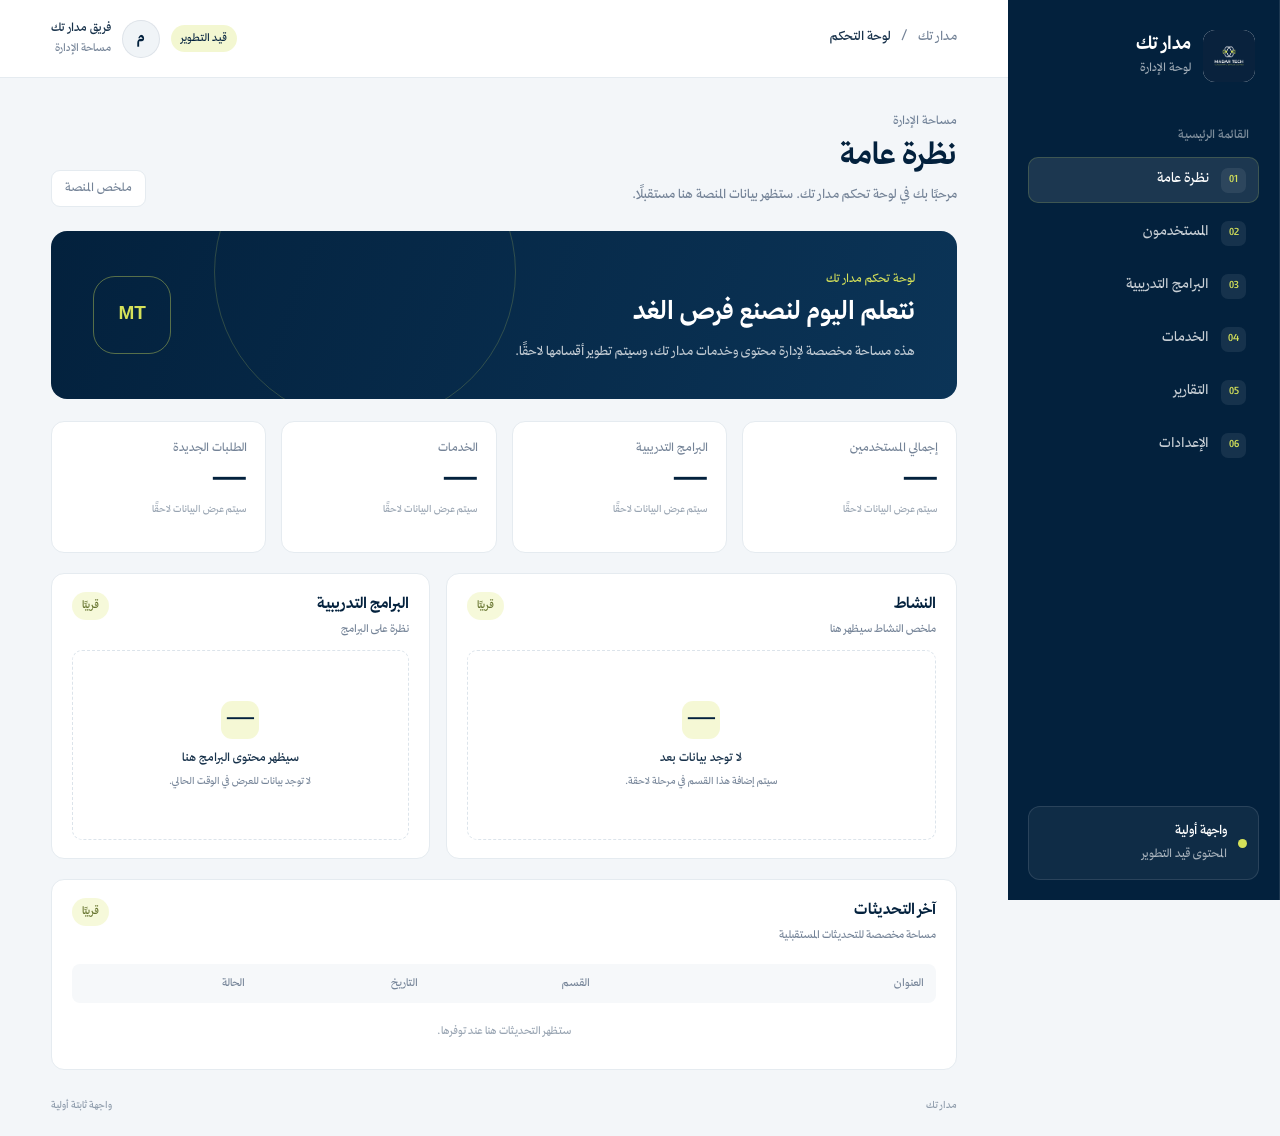
==== dashboard/index.html @ cda99270 "Add initial dashboard structure" ====
<!DOCTYPE html>
<html lang="ar" dir="rtl">
<head>
    <meta charset="UTF-8">
    <meta name="viewport" content="width=device-width, initial-scale=1.0">
    <meta name="theme-color" content="#03213D">
    <title>لوحة التحكم | مدار تك</title>
    <link rel="stylesheet" href="css/style.css">
</head>
<body>
    <div class="dashboard-layout">
        <aside class="dashboard-sidebar">
            <div class="dashboard-brand">
                <img src="../assets/images/Artboard 1.png" alt="شعار مدار تك">
                <div>
                    <strong>مدار تك</strong>
                    <span>لوحة الإدارة</span>
                </div>
            </div>

            <p class="dashboard-sidebar-heading">القائمة الرئيسية</p>
            <nav aria-label="أقسام لوحة التحكم">
                <ul class="dashboard-nav-list">
                    <li><span class="dashboard-nav-item is-current" aria-current="page"><span class="dashboard-nav-number">01</span>نظرة عامة</span></li>
                    <li><span class="dashboard-nav-item"><span class="dashboard-nav-number">02</span>المستخدمون</span></li>
                    <li><span class="dashboard-nav-item"><span class="dashboard-nav-number">03</span>البرامج التدريبية</span></li>
                    <li><span class="dashboard-nav-item"><span class="dashboard-nav-number">04</span>الخدمات</span></li>
                    <li><span class="dashboard-nav-item"><span class="dashboard-nav-number">05</span>التقارير</span></li>
                    <li><span class="dashboard-nav-item"><span class="dashboard-nav-number">06</span>الإعدادات</span></li>
                </ul>
            </nav>

            <div class="dashboard-sidebar-note">
                <span class="dashboard-status-dot" aria-hidden="true"></span>
                <div>
                    <strong>واجهة أولية</strong>
                    <span>المحتوى قيد التطوير</span>
                </div>
            </div>
        </aside>

        <div class="dashboard-workspace">
            <header class="dashboard-topbar">
                <div class="dashboard-breadcrumb">
                    <span>مدار تك</span>
                    <span aria-hidden="true">/</span>
                    <strong>لوحة التحكم</strong>
                </div>
                <div class="dashboard-account">
                    <span class="dashboard-status-label">قيد التطوير</span>
                    <span class="dashboard-avatar" aria-hidden="true">م</span>
                    <div class="dashboard-account-copy">
                        <strong>فريق مدار تك</strong>
                        <span>مساحة الإدارة</span>
                    </div>
                </div>
            </header>

            <main class="dashboard-content" id="overview">
                <div class="dashboard-page-heading">
                    <div>
                        <p class="dashboard-eyebrow">مساحة الإدارة</p>
                        <h1>نظرة عامة</h1>
                        <p class="dashboard-intro">مرحبًا بك في لوحة تحكم مدار تك. ستظهر بيانات المنصة هنا مستقبلًا.</p>
                    </div>
                    <span class="dashboard-date-placeholder">ملخص المنصة</span>
                </div>

                <section class="dashboard-welcome" aria-labelledby="welcome-title">
                    <div>
                        <span class="dashboard-welcome-label">لوحة تحكم مدار تك</span>
                        <h2 id="welcome-title">نتعلم اليوم لنصنع فرص الغد</h2>
                        <p>هذه مساحة مخصصة لإدارة محتوى وخدمات مدار تك، وسيتم تطوير أقسامها لاحقًا.</p>
                    </div>
                    <span class="dashboard-welcome-mark" aria-hidden="true">MT</span>
                </section>

                <section class="dashboard-stats" aria-label="ملخص إحصائي">
                    <article class="dashboard-card">
                        <span class="dashboard-card-label">إجمالي المستخدمين</span>
                        <strong class="dashboard-card-value">—</strong>
                        <span class="dashboard-card-note">سيتم عرض البيانات لاحقًا</span>
                    </article>
                    <article class="dashboard-card">
                        <span class="dashboard-card-label">البرامج التدريبية</span>
                        <strong class="dashboard-card-value">—</strong>
                        <span class="dashboard-card-note">سيتم عرض البيانات لاحقًا</span>
                    </article>
                    <article class="dashboard-card">
                        <span class="dashboard-card-label">الخدمات</span>
                        <strong class="dashboard-card-value">—</strong>
                        <span class="dashboard-card-note">سيتم عرض البيانات لاحقًا</span>
                    </article>
                    <article class="dashboard-card">
                        <span class="dashboard-card-label">الطلبات الجديدة</span>
                        <strong class="dashboard-card-value">—</strong>
                        <span class="dashboard-card-note">سيتم عرض البيانات لاحقًا</span>
                    </article>
                </section>

                <div class="dashboard-panels">
                    <section class="dashboard-panel" aria-labelledby="activity-title">
                        <div class="dashboard-panel-heading">
                            <div>
                                <h2 id="activity-title">النشاط</h2>
                                <p>ملخص النشاط سيظهر هنا</p>
                            </div>
                            <span class="dashboard-panel-tag">قريبًا</span>
                        </div>
                        <div class="dashboard-empty-state">
                            <span class="dashboard-empty-mark" aria-hidden="true">—</span>
                            <strong>لا توجد بيانات بعد</strong>
                            <span>سيتم إضافة هذا القسم في مرحلة لاحقة.</span>
                        </div>
                    </section>

                    <section class="dashboard-panel" aria-labelledby="programs-title">
                        <div class="dashboard-panel-heading">
                            <div>
                                <h2 id="programs-title">البرامج التدريبية</h2>
                                <p>نظرة على البرامج</p>
                            </div>
                            <span class="dashboard-panel-tag">قريبًا</span>
                        </div>
                        <div class="dashboard-empty-state">
                            <span class="dashboard-empty-mark" aria-hidden="true">—</span>
                            <strong>سيظهر محتوى البرامج هنا</strong>
                            <span>لا توجد بيانات للعرض في الوقت الحالي.</span>
                        </div>
                    </section>
                </div>

                <section class="dashboard-panel dashboard-table-panel" aria-labelledby="updates-title">
                    <div class="dashboard-panel-heading">
                        <div>
                            <h2 id="updates-title">آخر التحديثات</h2>
                            <p>مساحة مخصصة للتحديثات المستقبلية</p>
                        </div>
                        <span class="dashboard-panel-tag">قريبًا</span>
                    </div>
                    <div class="dashboard-table-placeholder" aria-hidden="true">
                        <span>العنوان</span>
                        <span>القسم</span>
                        <span>التاريخ</span>
                        <span>الحالة</span>
                    </div>
                    <p class="dashboard-table-empty">ستظهر التحديثات هنا عند توفرها.</p>
                </section>
            </main>

            <footer class="dashboard-footer">
                <span>مدار تك</span>
                <span>واجهة ثابتة أولية</span>
            </footer>
        </div>
    </div>

    <script src="js/script.js"></script>
</body>
</html>
---- dashboard/css/style.css ----
@font-face {
  font-family: "Dahab";
  src: url("../../assets/fonts/Dahab-Regular.otf.otf") format("opentype");
  font-weight: 400;
  font-style: normal;
  font-display: swap;
}

@font-face {
  font-family: "Dahab";
  src: url("../../assets/fonts/Dahab-Medium.otf.otf") format("opentype");
  font-weight: 500;
  font-style: normal;
  font-display: swap;
}

@font-face {
  font-family: "Dahab";
  src: url("../../assets/fonts/Dahab-Bold.otf.otf") format("opentype");
  font-weight: 700;
  font-style: normal;
  font-display: swap;
}

:root {
  color-scheme: light;
  --dashboard-navy: #03213D;
  --dashboard-lime: #D5E159;
  --dashboard-background: #F3F6F9;
  --dashboard-surface: #FFFFFF;
  --dashboard-text: #17314A;
  --dashboard-muted: #748397;
  --dashboard-border: #E5EBF0;
  --dashboard-font: "Dahab", sans-serif;
}

* {
  box-sizing: border-box;
}

body {
  min-height: 100vh;
  margin: 0;
  color: var(--dashboard-text);
  background: var(--dashboard-background);
  font-family: var(--dashboard-font);
  line-height: 1.6;
}

.dashboard-layout {
  display: grid;
  min-height: 100vh;
  grid-template-columns: 272px minmax(0, 1fr);
  direction: rtl;
}

.dashboard-sidebar {
  position: sticky;
  top: 0;
  display: flex;
  height: 100vh;
  min-height: 600px;
  flex-direction: column;
  padding: 28px 20px 20px;
  border-inline-start: 1px solid rgba(255, 255, 255, 0.1);
  color: #FFFFFF;
  background: var(--dashboard-navy);
}

.dashboard-brand {
  display: flex;
  min-height: 56px;
  align-items: center;
  gap: 12px;
  padding: 0 4px;
}

.dashboard-brand img {
  width: 52px;
  height: 52px;
  flex: 0 0 auto;
  object-fit: contain;
  border-radius: 12px;
  background: #FFFFFF;
}

.dashboard-brand div,
.dashboard-account-copy,
.dashboard-sidebar-note div {
  display: grid;
  gap: 2px;
}

.dashboard-brand strong {
  font-size: 19px;
  line-height: 1.2;
}

.dashboard-brand span,
.dashboard-account-copy span,
.dashboard-sidebar-note div span {
  color: rgba(255, 255, 255, 0.62);
  font-size: 12px;
}

.dashboard-sidebar-heading {
  margin: 42px 10px 12px;
  color: rgba(255, 255, 255, 0.48);
  font-size: 12px;
  font-weight: 500;
}

.dashboard-nav-list {
  display: grid;
  gap: 7px;
  margin: 0;
  padding: 0;
  list-style: none;
}

.dashboard-nav-item {
  display: flex;
  min-height: 46px;
  align-items: center;
  gap: 12px;
  padding: 9px 12px;
  border: 1px solid transparent;
  border-radius: 10px;
  color: rgba(255, 255, 255, 0.78);
  font-size: 14px;
}

.dashboard-nav-item.is-current {
  border-color: rgba(213, 225, 89, 0.18);
  color: #FFFFFF;
  background: rgba(255, 255, 255, 0.1);
}

.dashboard-nav-number {
  display: grid;
  width: 25px;
  height: 25px;
  flex: 0 0 auto;
  place-items: center;
  border-radius: 7px;
  color: var(--dashboard-lime);
  background: rgba(255, 255, 255, 0.08);
  font-size: 10px;
  direction: ltr;
}

.dashboard-sidebar-note {
  display: flex;
  align-items: center;
  gap: 11px;
  margin-top: auto;
  padding: 15px 11px;
  border: 1px solid rgba(255, 255, 255, 0.11);
  border-radius: 12px;
  background: rgba(255, 255, 255, 0.05);
}

.dashboard-sidebar-note strong {
  font-size: 13px;
  font-weight: 500;
}

.dashboard-status-dot {
  width: 9px;
  height: 9px;
  flex: 0 0 auto;
  border-radius: 50%;
  background: var(--dashboard-lime);
}

.dashboard-workspace {
  min-width: 0;
}

.dashboard-topbar {
  display: flex;
  min-height: 78px;
  align-items: center;
  justify-content: space-between;
  gap: 20px;
  padding: 12px clamp(20px, 4vw, 56px);
  border-bottom: 1px solid var(--dashboard-border);
  background: var(--dashboard-surface);
}

.dashboard-breadcrumb {
  display: flex;
  align-items: center;
  gap: 10px;
  color: var(--dashboard-muted);
  font-size: 13px;
}

.dashboard-breadcrumb strong {
  color: var(--dashboard-text);
  font-weight: 500;
}

.dashboard-account {
  display: flex;
  align-items: center;
  gap: 11px;
}

.dashboard-status-label,
.dashboard-panel-tag {
  padding: 5px 10px;
  border-radius: 999px;
  color: var(--dashboard-navy);
  background: rgba(213, 225, 89, 0.28);
  font-size: 11px;
  white-space: nowrap;
}

.dashboard-avatar {
  display: grid;
  width: 38px;
  height: 38px;
  place-items: center;
  border: 1px solid rgba(3, 33, 61, 0.08);
  border-radius: 50%;
  color: var(--dashboard-navy);
  background: #F0F4F7;
  font-weight: 700;
}

.dashboard-account-copy strong {
  font-size: 12px;
  font-weight: 500;
}

.dashboard-account-copy span {
  color: var(--dashboard-muted);
  font-size: 11px;
}

.dashboard-content {
  width: min(100%, 1500px);
  margin: 0 auto;
  padding: 34px clamp(20px, 4vw, 56px) 28px;
}

.dashboard-page-heading {
  display: flex;
  align-items: end;
  justify-content: space-between;
  gap: 20px;
  margin-bottom: 24px;
}

.dashboard-eyebrow,
.dashboard-welcome-label {
  margin: 0 0 5px;
  color: #708197;
  font-size: 12px;
}

.dashboard-page-heading h1 {
  margin: 0;
  color: var(--dashboard-navy);
  font-size: clamp(24px, 3vw, 32px);
  font-weight: 700;
  line-height: 1.35;
}

.dashboard-intro {
  margin: 7px 0 0;
  color: var(--dashboard-muted);
  font-size: 13px;
}

.dashboard-date-placeholder {
  padding: 8px 13px;
  border: 1px solid var(--dashboard-border);
  border-radius: 9px;
  color: var(--dashboard-muted);
  background: var(--dashboard-surface);
  font-size: 12px;
  white-space: nowrap;
}

.dashboard-welcome {
  position: relative;
  display: flex;
  min-height: 168px;
  align-items: center;
  justify-content: space-between;
  gap: 24px;
  overflow: hidden;
  margin-bottom: 22px;
  padding: 27px clamp(22px, 4vw, 42px);
  border-radius: 16px;
  color: #FFFFFF;
  background: linear-gradient(110deg, #03213D 0%, #0B3457 100%);
}

.dashboard-welcome::after {
  position: absolute;
  top: -110px;
  left: 18%;
  width: 300px;
  height: 300px;
  border: 1px solid rgba(213, 225, 89, 0.2);
  border-radius: 50%;
  content: "";
  pointer-events: none;
}

.dashboard-welcome-label {
  color: var(--dashboard-lime);
}

.dashboard-welcome h2 {
  margin: 0 0 7px;
  font-size: clamp(20px, 2.4vw, 27px);
  font-weight: 700;
}

.dashboard-welcome p {
  max-width: 640px;
  margin: 0;
  color: rgba(255, 255, 255, 0.74);
  font-size: 13px;
}

.dashboard-welcome-mark {
  display: grid;
  width: 78px;
  height: 78px;
  flex: 0 0 auto;
  place-items: center;
  border: 1px solid rgba(213, 225, 89, 0.4);
  border-radius: 22px;
  color: var(--dashboard-lime);
  font-size: 19px;
  font-weight: 700;
  direction: ltr;
}

.dashboard-stats {
  display: grid;
  grid-template-columns: repeat(4, minmax(0, 1fr));
  gap: 15px;
  margin-bottom: 20px;
}

.dashboard-card,
.dashboard-panel {
  border: 1px solid var(--dashboard-border);
  border-radius: 13px;
  background: var(--dashboard-surface);
}

.dashboard-card {
  display: grid;
  min-height: 132px;
  align-content: start;
  gap: 7px;
  padding: 17px 18px;
}

.dashboard-card-label {
  color: var(--dashboard-muted);
  font-size: 12px;
}

.dashboard-card-value {
  color: var(--dashboard-navy);
  font-size: 25px;
  font-weight: 700;
  line-height: 1.2;
}

.dashboard-card-note {
  color: #97A3B1;
  font-size: 10px;
}

.dashboard-panels {
  display: grid;
  grid-template-columns: minmax(0, 1.35fr) minmax(260px, 1fr);
  gap: 16px;
  margin-bottom: 20px;
}

.dashboard-panel {
  min-width: 0;
  padding: 18px 20px;
}

.dashboard-panel-heading {
  display: flex;
  align-items: start;
  justify-content: space-between;
  gap: 12px;
}

.dashboard-panel-heading h2 {
  margin: 0;
  color: var(--dashboard-navy);
  font-size: 16px;
  font-weight: 700;
}

.dashboard-panel-heading p {
  margin: 3px 0 0;
  color: var(--dashboard-muted);
  font-size: 11px;
}

.dashboard-panel-tag {
  color: #64722C;
  background: rgba(213, 225, 89, 0.22);
}

.dashboard-empty-state {
  display: grid;
  min-height: 190px;
  align-content: center;
  justify-items: center;
  gap: 6px;
  margin-top: 12px;
  border: 1px dashed #DCE4EB;
  border-radius: 10px;
  color: var(--dashboard-muted);
  text-align: center;
}

.dashboard-empty-mark {
  display: grid;
  width: 38px;
  height: 38px;
  place-items: center;
  margin-bottom: 4px;
  border-radius: 11px;
  color: var(--dashboard-navy);
  background: rgba(213, 225, 89, 0.25);
  font-size: 21px;
}

.dashboard-empty-state strong {
  color: var(--dashboard-text);
  font-size: 12px;
  font-weight: 500;
}

.dashboard-empty-state > span:last-child {
  font-size: 10px;
}

.dashboard-table-panel {
  padding-bottom: 12px;
}

.dashboard-table-placeholder {
  display: grid;
  grid-template-columns: 2fr 1fr 1fr 1fr;
  gap: 12px;
  margin-top: 19px;
  padding: 11px 12px;
  border-radius: 8px;
  color: var(--dashboard-muted);
  background: #F6F8FA;
  font-size: 11px;
}

.dashboard-table-empty {
  margin: 0;
  padding: 20px 12px 16px;
  color: #97A3B1;
  font-size: 11px;
  text-align: center;
}

.dashboard-footer {
  display: flex;
  justify-content: space-between;
  gap: 16px;
  padding: 0 clamp(20px, 4vw, 56px) 22px;
  color: #8A98A8;
  font-size: 10px;
}

@media (max-width: 1050px) {
  .dashboard-layout {
    grid-template-columns: 228px minmax(0, 1fr);
  }

  .dashboard-stats {
    grid-template-columns: repeat(2, minmax(0, 1fr));
  }
}

@media (max-width: 780px) {
  .dashboard-layout {
    display: block;
  }

  .dashboard-sidebar {
    position: static;
    height: auto;
    min-height: 0;
    padding: 16px 18px;
    border: 0;
  }

  .dashboard-brand {
    min-height: 46px;
  }

  .dashboard-brand img {
    width: 44px;
    height: 44px;
  }

  .dashboard-sidebar-heading,
  .dashboard-sidebar-note {
    display: none;
  }

  .dashboard-sidebar nav {
    margin-top: 14px;
  }

  .dashboard-nav-list {
    grid-template-columns: repeat(3, minmax(0, 1fr));
    gap: 6px;
  }

  .dashboard-nav-item {
    min-height: 40px;
    gap: 7px;
    padding: 7px;
    font-size: 11px;
  }

  .dashboard-nav-number {
    width: 22px;
    height: 22px;
    font-size: 9px;
  }

  .dashboard-topbar {
    min-height: 64px;
    padding-inline: 20px;
  }

  .dashboard-content {
    padding-top: 26px;
  }

  .dashboard-panels {
    grid-template-columns: 1fr;
  }
}

@media (max-width: 520px) {
  .dashboard-nav-list {
    grid-template-columns: repeat(2, minmax(0, 1fr));
  }

  .dashboard-topbar {
    align-items: start;
    padding-block: 12px;
  }

  .dashboard-account {
    gap: 7px;
  }

  .dashboard-status-label {
    display: none;
  }

  .dashboard-account-copy strong {
    font-size: 10px;
  }

  .dashboard-account-copy span {
    font-size: 9px;
  }

  .dashboard-page-heading {
    align-items: start;
    flex-direction: column;
    gap: 10px;
  }

  .dashboard-welcome {
    min-height: 155px;
    padding: 22px 18px;
  }

  .dashboard-welcome-mark {
    width: 52px;
    height: 52px;
    border-radius: 16px;
    font-size: 15px;
  }

  .dashboard-stats {
    gap: 10px;
  }

  .dashboard-card {
    min-height: 118px;
    padding: 14px;
  }

  .dashboard-panel {
    padding-inline: 14px;
  }

  .dashboard-table-placeholder {
    grid-template-columns: 1.5fr 1fr 1fr 1fr;
    gap: 6px;
    padding-inline: 8px;
    font-size: 9px;
  }
}
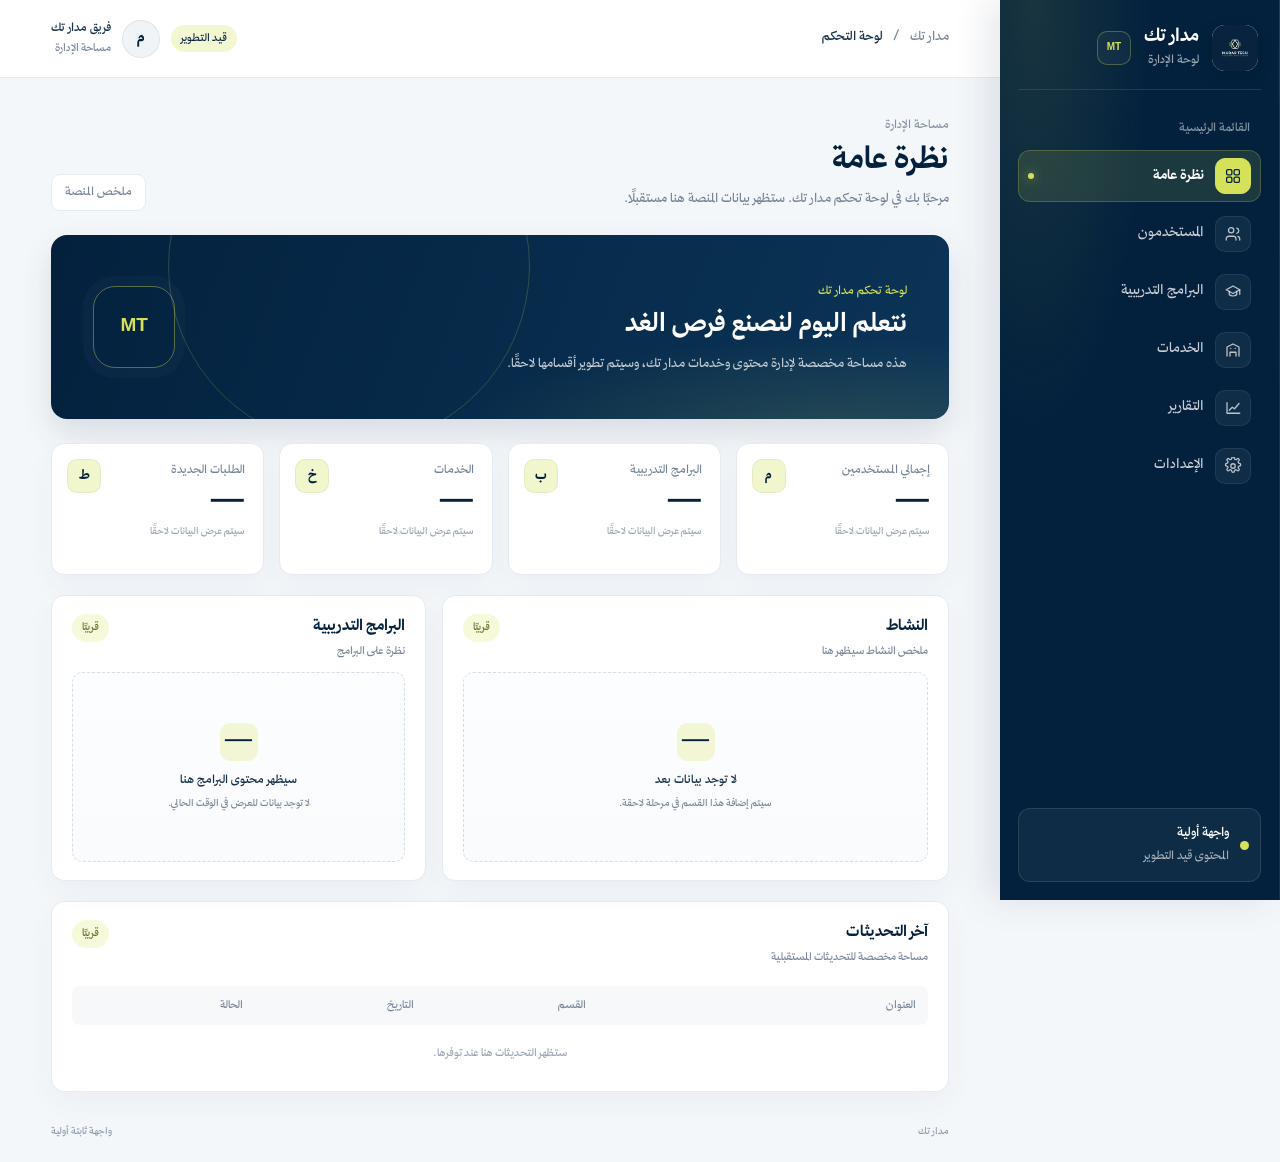
==== commit af807652: "Improve Dashboard UI and Sidebar Design" ====
--- a/dashboard/index.html
+++ b/dashboard/index.html
@@ -16,17 +16,49 @@
                     <strong>مدار تك</strong>
                     <span>لوحة الإدارة</span>
                 </div>
+                <span class="dashboard-brand-mark" aria-hidden="true">MT</span>
             </div>
 
             <p class="dashboard-sidebar-heading">القائمة الرئيسية</p>
             <nav aria-label="أقسام لوحة التحكم">
                 <ul class="dashboard-nav-list">
-                    <li><span class="dashboard-nav-item is-current" aria-current="page"><span class="dashboard-nav-number">01</span>نظرة عامة</span></li>
-                    <li><span class="dashboard-nav-item"><span class="dashboard-nav-number">02</span>المستخدمون</span></li>
-                    <li><span class="dashboard-nav-item"><span class="dashboard-nav-number">03</span>البرامج التدريبية</span></li>
-                    <li><span class="dashboard-nav-item"><span class="dashboard-nav-number">04</span>الخدمات</span></li>
-                    <li><span class="dashboard-nav-item"><span class="dashboard-nav-number">05</span>التقارير</span></li>
-                    <li><span class="dashboard-nav-item"><span class="dashboard-nav-number">06</span>الإعدادات</span></li>
+                    <li>
+                        <span class="dashboard-nav-item is-current" aria-current="page">
+                            <span class="dashboard-nav-icon" aria-hidden="true"><svg viewBox="0 0 24 24"><rect x="3.5" y="3.5" width="7" height="7" rx="1.5"/><rect x="13.5" y="3.5" width="7" height="7" rx="1.5"/><rect x="3.5" y="13.5" width="7" height="7" rx="1.5"/><rect x="13.5" y="13.5" width="7" height="7" rx="1.5"/></svg></span>
+                            <span>نظرة عامة</span>
+                            <span class="dashboard-nav-indicator" aria-hidden="true"></span>
+                        </span>
+                    </li>
+                    <li>
+                        <span class="dashboard-nav-item">
+                            <span class="dashboard-nav-icon" aria-hidden="true"><svg viewBox="0 0 24 24"><path d="M16 20v-1.6a3.4 3.4 0 0 0-3.4-3.4H6.4A3.4 3.4 0 0 0 3 18.4V20"/><circle cx="9.5" cy="7" r="3.5"/><path d="M17 11a3.5 3.5 0 0 0 0-6.8M21 20v-1.6a3.4 3.4 0 0 0-2.5-3.3"/></svg></span>
+                            <span>المستخدمون</span>
+                        </span>
+                    </li>
+                    <li>
+                        <span class="dashboard-nav-item">
+                            <span class="dashboard-nav-icon" aria-hidden="true"><svg viewBox="0 0 24 24"><path d="m3 9 9-5 9 5-9 5-9-5Z"/><path d="M7 11.2v4.3c2.8 2.2 7.2 2.2 10 0v-4.3M21 9v6"/></svg></span>
+                            <span>البرامج التدريبية</span>
+                        </span>
+                    </li>
+                    <li>
+                        <span class="dashboard-nav-item">
+                            <span class="dashboard-nav-icon" aria-hidden="true"><svg viewBox="0 0 24 24"><path d="M4 20V8l8-4 8 4v12"/><path d="M8 20v-5h8v5M9 10h.01M15 10h.01"/></svg></span>
+                            <span>الخدمات</span>
+                        </span>
+                    </li>
+                    <li>
+                        <span class="dashboard-nav-item">
+                            <span class="dashboard-nav-icon" aria-hidden="true"><svg viewBox="0 0 24 24"><path d="M4 19V5M4 19h17"/><path d="m7 15 4-4 3 2 6-7"/></svg></span>
+                            <span>التقارير</span>
+                        </span>
+                    </li>
+                    <li>
+                        <span class="dashboard-nav-item">
+                            <span class="dashboard-nav-icon" aria-hidden="true"><svg viewBox="0 0 24 24"><circle cx="12" cy="12" r="3"/><path d="m19.4 15 .1.1a1.8 1.8 0 1 1-2.5 2.5l-.1-.1a1.8 1.8 0 0 0-3 .9v.2a1.8 1.8 0 1 1-3.6 0v-.2a1.8 1.8 0 0 0-3-.9l-.1.1a1.8 1.8 0 1 1-2.5-2.5l.1-.1a1.8 1.8 0 0 0-.9-3h-.2a1.8 1.8 0 1 1 0-3.6h.2a1.8 1.8 0 0 0 .9-3l-.1-.1a1.8 1.8 0 1 1 2.5-2.5l.1.1a1.8 1.8 0 0 0 3-.9v-.2a1.8 1.8 0 1 1 3.6 0v.2a1.8 1.8 0 0 0 3 .9l.1-.1a1.8 1.8 0 1 1 2.5 2.5l-.1.1a1.8 1.8 0 0 0 .9 3h.2a1.8 1.8 0 1 1 0 3.6h-.2a1.8 1.8 0 0 0-.9 3Z"/></svg></span>
+                            <span>الإعدادات</span>
+                        </span>
+                    </li>
                 </ul>
             </nav>
 
@@ -77,21 +109,25 @@
 
                 <section class="dashboard-stats" aria-label="ملخص إحصائي">
                     <article class="dashboard-card">
+                        <span class="dashboard-card-icon" aria-hidden="true">م</span>
                         <span class="dashboard-card-label">إجمالي المستخدمين</span>
                         <strong class="dashboard-card-value">—</strong>
                         <span class="dashboard-card-note">سيتم عرض البيانات لاحقًا</span>
                     </article>
                     <article class="dashboard-card">
+                        <span class="dashboard-card-icon" aria-hidden="true">ب</span>
                         <span class="dashboard-card-label">البرامج التدريبية</span>
                         <strong class="dashboard-card-value">—</strong>
                         <span class="dashboard-card-note">سيتم عرض البيانات لاحقًا</span>
                     </article>
                     <article class="dashboard-card">
+                        <span class="dashboard-card-icon" aria-hidden="true">خ</span>
                         <span class="dashboard-card-label">الخدمات</span>
                         <strong class="dashboard-card-value">—</strong>
                         <span class="dashboard-card-note">سيتم عرض البيانات لاحقًا</span>
                     </article>
                     <article class="dashboard-card">
+                        <span class="dashboard-card-icon" aria-hidden="true">ط</span>
                         <span class="dashboard-card-label">الطلبات الجديدة</span>
                         <strong class="dashboard-card-value">—</strong>
                         <span class="dashboard-card-note">سيتم عرض البيانات لاحقًا</span>
--- a/dashboard/css/style.css
+++ b/dashboard/css/style.css
@@ -26,12 +26,13 @@
   color-scheme: light;
   --dashboard-navy: #03213D;
   --dashboard-lime: #D5E159;
-  --dashboard-background: #F3F6F9;
+  --dashboard-background: #F4F7FA;
   --dashboard-surface: #FFFFFF;
   --dashboard-text: #17314A;
   --dashboard-muted: #748397;
   --dashboard-border: #E5EBF0;
   --dashboard-font: "Dahab", sans-serif;
+  --dashboard-shadow: 0 10px 28px rgba(3, 33, 61, 0.045);
 }
 
 * {
@@ -45,43 +46,51 @@
   background: var(--dashboard-background);
   font-family: var(--dashboard-font);
   line-height: 1.6;
+  -webkit-font-smoothing: antialiased;
 }
 
 .dashboard-layout {
-  display: grid;
   min-height: 100vh;
-  grid-template-columns: 272px minmax(0, 1fr);
   direction: rtl;
 }
 
 .dashboard-sidebar {
-  position: sticky;
-  top: 0;
-  display: flex;
-  height: 100vh;
+  position: fixed;
+  z-index: 20;
+  inset-block: 0;
+  inset-inline-start: 0;
+  display: flex;
+  width: 280px;
+  height: 100dvh;
   min-height: 600px;
   flex-direction: column;
-  padding: 28px 20px 20px;
-  border-inline-start: 1px solid rgba(255, 255, 255, 0.1);
+  padding: 24px 18px 18px;
+  border-inline-start: 1px solid rgba(255, 255, 255, 0.08);
   color: #FFFFFF;
-  background: var(--dashboard-navy);
+  background:
+    radial-gradient(ellipse at 12% 0%, rgba(213, 225, 89, 0.1), transparent 34%),
+    var(--dashboard-navy);
+  box-shadow: -12px 0 35px rgba(3, 33, 61, 0.1);
+  overflow-y: auto;
 }
 
 .dashboard-brand {
   display: flex;
-  min-height: 56px;
+  min-height: 66px;
   align-items: center;
-  gap: 12px;
-  padding: 0 4px;
+  gap: 13px;
+  padding: 0 3px 17px;
+  border-bottom: 1px solid rgba(255, 255, 255, 0.1);
 }
 
 .dashboard-brand img {
-  width: 52px;
-  height: 52px;
+  width: 46px;
+  height: 46px;
   flex: 0 0 auto;
   object-fit: contain;
-  border-radius: 12px;
+  border-radius: 13px;
   background: #FFFFFF;
+  box-shadow: 0 5px 16px rgba(0, 0, 0, 0.14);
 }
 
 .dashboard-brand div,
@@ -96,57 +105,125 @@
   line-height: 1.2;
 }
 
-.dashboard-brand span,
+.dashboard-brand div span,
 .dashboard-account-copy span,
 .dashboard-sidebar-note div span {
   color: rgba(255, 255, 255, 0.62);
   font-size: 12px;
 }
 
+.dashboard-brand-mark {
+  display: grid;
+  width: 34px;
+  height: 34px;
+  flex: 0 0 auto;
+  place-items: center;
+  margin-inline-start: auto;
+  border: 1px solid rgba(213, 225, 89, 0.3);
+  border-radius: 10px;
+  color: var(--dashboard-lime);
+  background: rgba(255, 255, 255, 0.04);
+  font-size: 10px;
+  font-weight: 700;
+  direction: ltr;
+}
+
 .dashboard-sidebar-heading {
-  margin: 42px 10px 12px;
-  color: rgba(255, 255, 255, 0.48);
+  margin: 29px 11px 12px;
+  color: rgba(255, 255, 255, 0.5);
   font-size: 12px;
   font-weight: 500;
 }
 
 .dashboard-nav-list {
   display: grid;
-  gap: 7px;
+  gap: 6px;
   margin: 0;
   padding: 0;
   list-style: none;
 }
 
 .dashboard-nav-item {
-  display: flex;
-  min-height: 46px;
+  position: relative;
+  display: flex;
+  min-height: 50px;
   align-items: center;
-  gap: 12px;
-  padding: 9px 12px;
+  gap: 11px;
+  padding: 7px 9px;
   border: 1px solid transparent;
-  border-radius: 10px;
+  border-radius: 12px;
   color: rgba(255, 255, 255, 0.78);
   font-size: 14px;
-}
-
-.dashboard-nav-item.is-current {
-  border-color: rgba(213, 225, 89, 0.18);
+  cursor: default;
+  transition: background-color 180ms ease, color 180ms ease, border-color 180ms ease, transform 180ms ease;
+}
+
+.dashboard-nav-item:hover {
+  transform: translateX(-2px);
+  border-color: rgba(255, 255, 255, 0.09);
   color: #FFFFFF;
-  background: rgba(255, 255, 255, 0.1);
-}
-
-.dashboard-nav-number {
-  display: grid;
-  width: 25px;
-  height: 25px;
+  background: rgba(255, 255, 255, 0.075);
+}
+
+.dashboard-nav-icon {
+  display: grid;
+  width: 36px;
+  height: 36px;
   flex: 0 0 auto;
   place-items: center;
-  border-radius: 7px;
+  border: 1px solid rgba(255, 255, 255, 0.07);
+  border-radius: 10px;
+  color: rgba(255, 255, 255, 0.72);
+  background: rgba(255, 255, 255, 0.055);
+  transition: color 180ms ease, background-color 180ms ease, border-color 180ms ease;
+}
+
+.dashboard-nav-icon svg {
+  width: 18px;
+  height: 18px;
+  fill: none;
+  stroke: currentColor;
+  stroke-linecap: round;
+  stroke-linejoin: round;
+  stroke-width: 1.7;
+}
+
+.dashboard-nav-item:hover .dashboard-nav-icon {
+  border-color: rgba(213, 225, 89, 0.3);
   color: var(--dashboard-lime);
-  background: rgba(255, 255, 255, 0.08);
-  font-size: 10px;
-  direction: ltr;
+  background: rgba(213, 225, 89, 0.1);
+}
+
+.dashboard-nav-item.is-current {
+  border-color: rgba(213, 225, 89, 0.22);
+  color: #FFFFFF;
+  background: rgba(213, 225, 89, 0.12);
+  font-weight: 700;
+}
+
+.dashboard-nav-item.is-current:hover {
+  border-color: rgba(213, 225, 89, 0.34);
+  background: rgba(213, 225, 89, 0.16);
+}
+
+.dashboard-nav-item.is-current .dashboard-nav-icon {
+  border-color: var(--dashboard-lime);
+  color: var(--dashboard-navy);
+  background: var(--dashboard-lime);
+}
+
+.dashboard-nav-indicator {
+  width: 6px;
+  height: 6px;
+  flex: 0 0 auto;
+  margin-inline-start: auto;
+  border-radius: 50%;
+  background: var(--dashboard-lime);
+  box-shadow: 0 0 12px rgba(213, 225, 89, 0.7);
+}
+
+.dashboard-nav-item:not(.is-current) .dashboard-nav-indicator {
+  display: none;
 }
 
 .dashboard-sidebar-note {
@@ -175,9 +252,13 @@
 
 .dashboard-workspace {
   min-width: 0;
+  margin-inline-start: 280px;
 }
 
 .dashboard-topbar {
+  position: sticky;
+  z-index: 10;
+  top: 0;
   display: flex;
   min-height: 78px;
   align-items: center;
@@ -185,7 +266,8 @@
   gap: 20px;
   padding: 12px clamp(20px, 4vw, 56px);
   border-bottom: 1px solid var(--dashboard-border);
-  background: var(--dashboard-surface);
+  background: rgba(255, 255, 255, 0.94);
+  backdrop-filter: blur(14px);
 }
 
 .dashboard-breadcrumb {
@@ -240,9 +322,9 @@
 }
 
 .dashboard-content {
-  width: min(100%, 1500px);
+  width: min(100%, 1580px);
   margin: 0 auto;
-  padding: 34px clamp(20px, 4vw, 56px) 28px;
+  padding: 38px clamp(20px, 4vw, 56px) 32px;
 }
 
 .dashboard-page-heading {
@@ -256,7 +338,7 @@
 .dashboard-eyebrow,
 .dashboard-welcome-label {
   margin: 0 0 5px;
-  color: #708197;
+  color: #8290A0;
   font-size: 12px;
 }
 
@@ -287,24 +369,27 @@
 .dashboard-welcome {
   position: relative;
   display: flex;
-  min-height: 168px;
+  min-height: 184px;
   align-items: center;
   justify-content: space-between;
   gap: 24px;
   overflow: hidden;
-  margin-bottom: 22px;
-  padding: 27px clamp(22px, 4vw, 42px);
+  margin-bottom: 24px;
+  padding: 30px clamp(22px, 4vw, 42px);
   border-radius: 16px;
   color: #FFFFFF;
-  background: linear-gradient(110deg, #03213D 0%, #0B3457 100%);
+  background:
+    radial-gradient(ellipse at 88% 110%, rgba(213, 225, 89, 0.14), transparent 35%),
+    linear-gradient(110deg, #03213D 0%, #0B3457 100%);
+  box-shadow: 0 14px 32px rgba(3, 33, 61, 0.12);
 }
 
 .dashboard-welcome::after {
   position: absolute;
-  top: -110px;
-  left: 18%;
-  width: 300px;
-  height: 300px;
+  top: -150px;
+  left: 13%;
+  width: 360px;
+  height: 360px;
   border: 1px solid rgba(213, 225, 89, 0.2);
   border-radius: 50%;
   content: "";
@@ -330,8 +415,8 @@
 
 .dashboard-welcome-mark {
   display: grid;
-  width: 78px;
-  height: 78px;
+  width: 82px;
+  height: 82px;
   flex: 0 0 auto;
   place-items: center;
   border: 1px solid rgba(213, 225, 89, 0.4);
@@ -340,6 +425,7 @@
   font-size: 19px;
   font-weight: 700;
   direction: ltr;
+  box-shadow: 0 0 0 10px rgba(255, 255, 255, 0.025);
 }
 
 .dashboard-stats {
@@ -354,17 +440,42 @@
   border: 1px solid var(--dashboard-border);
   border-radius: 13px;
   background: var(--dashboard-surface);
+  box-shadow: var(--dashboard-shadow);
 }
 
 .dashboard-card {
+  position: relative;
   display: grid;
   min-height: 132px;
   align-content: start;
   gap: 7px;
   padding: 17px 18px;
+  transition: transform 160ms ease, box-shadow 160ms ease;
+}
+
+.dashboard-card:hover {
+  transform: translateY(-2px);
+  box-shadow: 0 14px 30px rgba(3, 33, 61, 0.085);
+}
+
+.dashboard-card-icon {
+  position: absolute;
+  inset-block-start: 15px;
+  inset-inline-end: 15px;
+  display: grid;
+  width: 34px;
+  height: 34px;
+  place-items: center;
+  border: 1px solid rgba(3, 33, 61, 0.05);
+  border-radius: 10px;
+  color: var(--dashboard-navy);
+  background: rgba(213, 225, 89, 0.3);
+  font-size: 14px;
+  font-weight: 700;
 }
 
 .dashboard-card-label {
+  padding-inline-end: 42px;
   color: var(--dashboard-muted);
   font-size: 12px;
 }
@@ -425,7 +536,8 @@
   justify-items: center;
   gap: 6px;
   margin-top: 12px;
-  border: 1px dashed #DCE4EB;
+  border: 1px dashed #D5DEE7;
+  background: linear-gradient(180deg, #FCFDFE, #FAFBFC);
   border-radius: 10px;
   color: var(--dashboard-muted);
   text-align: center;
@@ -487,8 +599,12 @@
 }
 
 @media (max-width: 1050px) {
-  .dashboard-layout {
-    grid-template-columns: 228px minmax(0, 1fr);
+  .dashboard-sidebar {
+    width: 240px;
+  }
+
+  .dashboard-workspace {
+    margin-inline-start: 240px;
   }
 
   .dashboard-stats {
@@ -497,16 +613,20 @@
 }
 
 @media (max-width: 780px) {
-  .dashboard-layout {
-    display: block;
-  }
-
   .dashboard-sidebar {
-    position: static;
+    position: relative;
+    inset: auto;
+    z-index: 20;
+    width: 100%;
     height: auto;
     min-height: 0;
     padding: 16px 18px;
     border: 0;
+    box-shadow: 0 8px 22px rgba(3, 33, 61, 0.12);
+  }
+
+  .dashboard-workspace {
+    margin-inline-start: 0;
   }
 
   .dashboard-brand {
@@ -518,6 +638,10 @@
     height: 44px;
   }
 
+  .dashboard-brand-mark {
+    display: none;
+  }
+
   .dashboard-sidebar-heading,
   .dashboard-sidebar-note {
     display: none;
@@ -533,19 +657,38 @@
   }
 
   .dashboard-nav-item {
-    min-height: 40px;
-    gap: 7px;
-    padding: 7px;
+    min-width: 0;
+    min-height: 44px;
+    gap: 8px;
+    padding: 6px 8px;
     font-size: 11px;
   }
 
-  .dashboard-nav-number {
-    width: 22px;
-    height: 22px;
-    font-size: 9px;
+  .dashboard-nav-icon {
+    width: 30px;
+    height: 30px;
+    border-radius: 8px;
+  }
+
+  .dashboard-nav-icon svg {
+    width: 16px;
+    height: 16px;
+  }
+
+  .dashboard-nav-item > span:nth-child(2) {
+    min-width: 0;
+    overflow: hidden;
+    text-overflow: ellipsis;
+    white-space: nowrap;
+  }
+
+  .dashboard-nav-indicator {
+    width: 5px;
+    height: 5px;
   }
 
   .dashboard-topbar {
+    top: 0;
     min-height: 64px;
     padding-inline: 20px;
   }
@@ -567,6 +710,31 @@
   .dashboard-topbar {
     align-items: start;
     padding-block: 12px;
+  }
+
+  .dashboard-sidebar {
+    padding-inline: 14px;
+  }
+
+  .dashboard-nav-list {
+    gap: 7px;
+  }
+
+  .dashboard-nav-item {
+    min-height: 42px;
+    gap: 6px;
+    padding-inline: 6px;
+    font-size: 10px;
+  }
+
+  .dashboard-nav-icon {
+    width: 27px;
+    height: 27px;
+  }
+
+  .dashboard-nav-icon svg {
+    width: 15px;
+    height: 15px;
   }
 
   .dashboard-account {
@@ -612,6 +780,17 @@
     padding: 14px;
   }
 
+  .dashboard-card-icon {
+    inset-block-start: 12px;
+    inset-inline-end: 12px;
+    width: 30px;
+    height: 30px;
+  }
+
+  .dashboard-card-label {
+    padding-inline-end: 36px;
+  }
+
   .dashboard-panel {
     padding-inline: 14px;
   }
@@ -623,3 +802,12 @@
     font-size: 9px;
   }
 }
+
+@media (prefers-reduced-motion: reduce) {
+  *,
+  *::before,
+  *::after {
+    scroll-behavior: auto !important;
+    transition-duration: 0.01ms !important;
+  }
+}
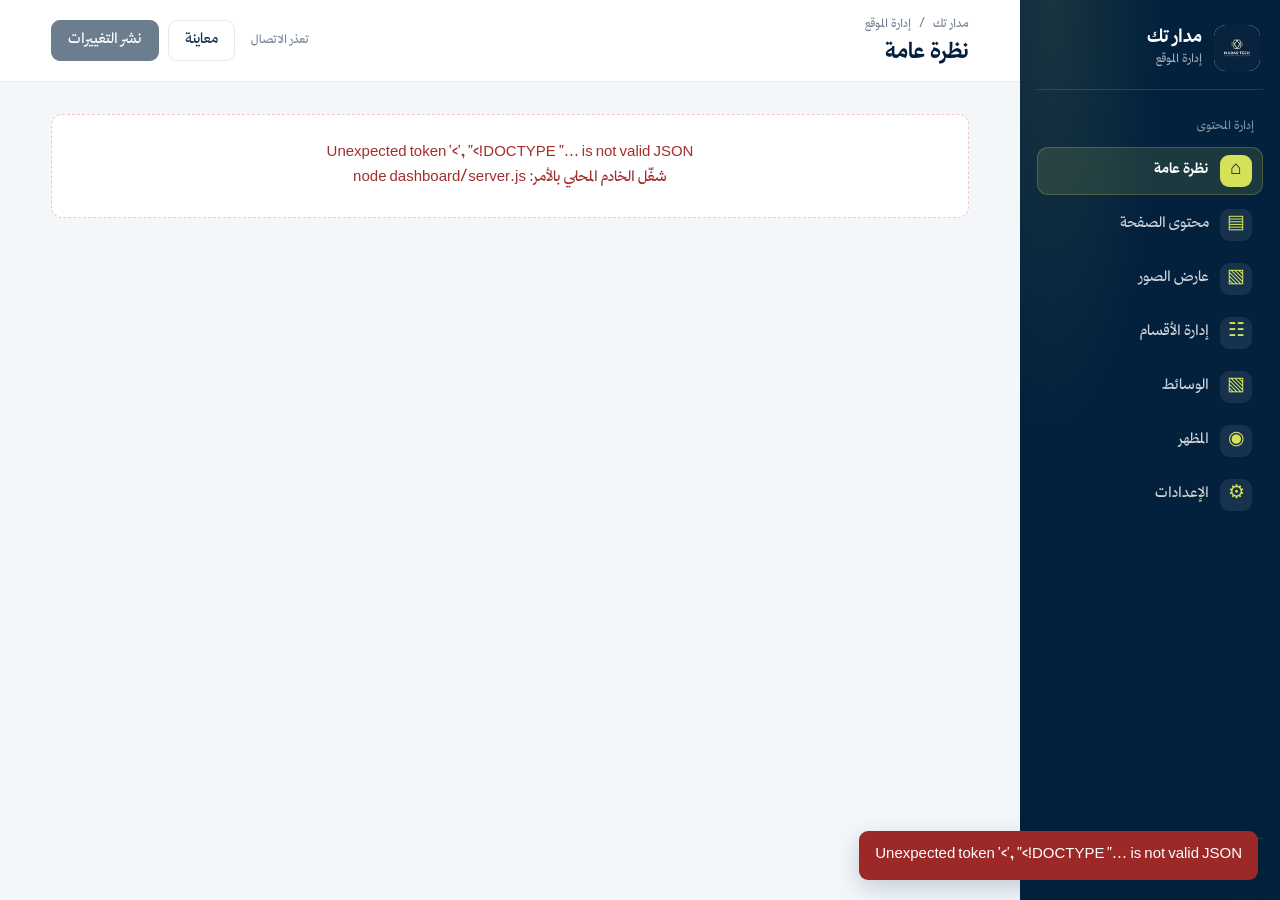
==== commit edf317bc: "Add CMS dashboard with content editing and publishing" ====
--- a/dashboard/index.html
+++ b/dashboard/index.html
@@ -4,193 +4,47 @@
     <meta charset="UTF-8">
     <meta name="viewport" content="width=device-width, initial-scale=1.0">
     <meta name="theme-color" content="#03213D">
-    <title>لوحة التحكم | مدار تك</title>
+    <title>إدارة محتوى الموقع | مدار تك</title>
     <link rel="stylesheet" href="css/style.css">
 </head>
 <body>
     <div class="dashboard-layout">
         <aside class="dashboard-sidebar">
-            <div class="dashboard-brand">
-                <img src="../assets/images/Artboard 1.png" alt="شعار مدار تك">
-                <div>
-                    <strong>مدار تك</strong>
-                    <span>لوحة الإدارة</span>
-                </div>
-                <span class="dashboard-brand-mark" aria-hidden="true">MT</span>
-            </div>
-
-            <p class="dashboard-sidebar-heading">القائمة الرئيسية</p>
-            <nav aria-label="أقسام لوحة التحكم">
-                <ul class="dashboard-nav-list">
-                    <li>
-                        <span class="dashboard-nav-item is-current" aria-current="page">
-                            <span class="dashboard-nav-icon" aria-hidden="true"><svg viewBox="0 0 24 24"><rect x="3.5" y="3.5" width="7" height="7" rx="1.5"/><rect x="13.5" y="3.5" width="7" height="7" rx="1.5"/><rect x="3.5" y="13.5" width="7" height="7" rx="1.5"/><rect x="13.5" y="13.5" width="7" height="7" rx="1.5"/></svg></span>
-                            <span>نظرة عامة</span>
-                            <span class="dashboard-nav-indicator" aria-hidden="true"></span>
-                        </span>
-                    </li>
-                    <li>
-                        <span class="dashboard-nav-item">
-                            <span class="dashboard-nav-icon" aria-hidden="true"><svg viewBox="0 0 24 24"><path d="M16 20v-1.6a3.4 3.4 0 0 0-3.4-3.4H6.4A3.4 3.4 0 0 0 3 18.4V20"/><circle cx="9.5" cy="7" r="3.5"/><path d="M17 11a3.5 3.5 0 0 0 0-6.8M21 20v-1.6a3.4 3.4 0 0 0-2.5-3.3"/></svg></span>
-                            <span>المستخدمون</span>
-                        </span>
-                    </li>
-                    <li>
-                        <span class="dashboard-nav-item">
-                            <span class="dashboard-nav-icon" aria-hidden="true"><svg viewBox="0 0 24 24"><path d="m3 9 9-5 9 5-9 5-9-5Z"/><path d="M7 11.2v4.3c2.8 2.2 7.2 2.2 10 0v-4.3M21 9v6"/></svg></span>
-                            <span>البرامج التدريبية</span>
-                        </span>
-                    </li>
-                    <li>
-                        <span class="dashboard-nav-item">
-                            <span class="dashboard-nav-icon" aria-hidden="true"><svg viewBox="0 0 24 24"><path d="M4 20V8l8-4 8 4v12"/><path d="M8 20v-5h8v5M9 10h.01M15 10h.01"/></svg></span>
-                            <span>الخدمات</span>
-                        </span>
-                    </li>
-                    <li>
-                        <span class="dashboard-nav-item">
-                            <span class="dashboard-nav-icon" aria-hidden="true"><svg viewBox="0 0 24 24"><path d="M4 19V5M4 19h17"/><path d="m7 15 4-4 3 2 6-7"/></svg></span>
-                            <span>التقارير</span>
-                        </span>
-                    </li>
-                    <li>
-                        <span class="dashboard-nav-item">
-                            <span class="dashboard-nav-icon" aria-hidden="true"><svg viewBox="0 0 24 24"><circle cx="12" cy="12" r="3"/><path d="m19.4 15 .1.1a1.8 1.8 0 1 1-2.5 2.5l-.1-.1a1.8 1.8 0 0 0-3 .9v.2a1.8 1.8 0 1 1-3.6 0v-.2a1.8 1.8 0 0 0-3-.9l-.1.1a1.8 1.8 0 1 1-2.5-2.5l.1-.1a1.8 1.8 0 0 0-.9-3h-.2a1.8 1.8 0 1 1 0-3.6h.2a1.8 1.8 0 0 0 .9-3l-.1-.1a1.8 1.8 0 1 1 2.5-2.5l.1.1a1.8 1.8 0 0 0 3-.9v-.2a1.8 1.8 0 1 1 3.6 0v.2a1.8 1.8 0 0 0 3 .9l.1-.1a1.8 1.8 0 1 1 2.5 2.5l-.1.1a1.8 1.8 0 0 0 .9 3h.2a1.8 1.8 0 1 1 0 3.6h-.2a1.8 1.8 0 0 0-.9 3Z"/></svg></span>
-                            <span>الإعدادات</span>
-                        </span>
-                    </li>
-                </ul>
+            <a class="dashboard-brand" href="../index.html" aria-label="مدار تك - الموقع">
+                <img src="../assets/images/Artboard%201.png" alt="">
+                <span><strong>مدار تك</strong><small>إدارة الموقع</small></span>
+            </a>
+            <p class="sidebar-label">إدارة المحتوى</p>
+            <nav class="dashboard-nav" aria-label="أقسام لوحة التحكم">
+                <button class="nav-item is-active" type="button" data-page="overview"><span aria-hidden="true">⌂</span>نظرة عامة</button>
+                <button class="nav-item" type="button" data-page="content"><span aria-hidden="true">▤</span>محتوى الصفحة</button>
+                <button class="nav-item" type="button" data-page="hero"><span aria-hidden="true">▧</span>عارض الصور</button>
+                <button class="nav-item" type="button" data-page="sections"><span aria-hidden="true">☷</span>إدارة الأقسام</button>
+                <button class="nav-item" type="button" data-page="media"><span aria-hidden="true">▧</span>الوسائط</button>
+                <button class="nav-item" type="button" data-page="appearance"><span aria-hidden="true">◉</span>المظهر</button>
+                <button class="nav-item" type="button" data-page="settings"><span aria-hidden="true">⚙</span>الإعدادات</button>
             </nav>
-
-            <div class="dashboard-sidebar-note">
-                <span class="dashboard-status-dot" aria-hidden="true"></span>
-                <div>
-                    <strong>واجهة أولية</strong>
-                    <span>المحتوى قيد التطوير</span>
-                </div>
-            </div>
+            <a class="site-link" href="../index.html" target="_blank" rel="noopener">فتح الموقع <span aria-hidden="true">↗</span></a>
         </aside>
 
         <div class="dashboard-workspace">
-            <header class="dashboard-topbar">
-                <div class="dashboard-breadcrumb">
-                    <span>مدار تك</span>
-                    <span aria-hidden="true">/</span>
-                    <strong>لوحة التحكم</strong>
+            <header class="topbar">
+                <div>
+                    <span class="breadcrumb">مدار تك <span aria-hidden="true">/</span> إدارة الموقع</span>
+                    <h1 id="page-title">نظرة عامة</h1>
                 </div>
-                <div class="dashboard-account">
-                    <span class="dashboard-status-label">قيد التطوير</span>
-                    <span class="dashboard-avatar" aria-hidden="true">م</span>
-                    <div class="dashboard-account-copy">
-                        <strong>فريق مدار تك</strong>
-                        <span>مساحة الإدارة</span>
-                    </div>
+                <div class="topbar-actions">
+                    <span class="save-state" id="save-state" role="status">جارٍ تحميل المحتوى...</span>
+                    <button class="button button-quiet" id="preview-button" type="button">معاينة</button>
+                    <button class="button button-primary" id="publish-button" type="button" disabled>نشر التغييرات</button>
                 </div>
             </header>
-
-            <main class="dashboard-content" id="overview">
-                <div class="dashboard-page-heading">
-                    <div>
-                        <p class="dashboard-eyebrow">مساحة الإدارة</p>
-                        <h1>نظرة عامة</h1>
-                        <p class="dashboard-intro">مرحبًا بك في لوحة تحكم مدار تك. ستظهر بيانات المنصة هنا مستقبلًا.</p>
-                    </div>
-                    <span class="dashboard-date-placeholder">ملخص المنصة</span>
-                </div>
-
-                <section class="dashboard-welcome" aria-labelledby="welcome-title">
-                    <div>
-                        <span class="dashboard-welcome-label">لوحة تحكم مدار تك</span>
-                        <h2 id="welcome-title">نتعلم اليوم لنصنع فرص الغد</h2>
-                        <p>هذه مساحة مخصصة لإدارة محتوى وخدمات مدار تك، وسيتم تطوير أقسامها لاحقًا.</p>
-                    </div>
-                    <span class="dashboard-welcome-mark" aria-hidden="true">MT</span>
-                </section>
-
-                <section class="dashboard-stats" aria-label="ملخص إحصائي">
-                    <article class="dashboard-card">
-                        <span class="dashboard-card-icon" aria-hidden="true">م</span>
-                        <span class="dashboard-card-label">إجمالي المستخدمين</span>
-                        <strong class="dashboard-card-value">—</strong>
-                        <span class="dashboard-card-note">سيتم عرض البيانات لاحقًا</span>
-                    </article>
-                    <article class="dashboard-card">
-                        <span class="dashboard-card-icon" aria-hidden="true">ب</span>
-                        <span class="dashboard-card-label">البرامج التدريبية</span>
-                        <strong class="dashboard-card-value">—</strong>
-                        <span class="dashboard-card-note">سيتم عرض البيانات لاحقًا</span>
-                    </article>
-                    <article class="dashboard-card">
-                        <span class="dashboard-card-icon" aria-hidden="true">خ</span>
-                        <span class="dashboard-card-label">الخدمات</span>
-                        <strong class="dashboard-card-value">—</strong>
-                        <span class="dashboard-card-note">سيتم عرض البيانات لاحقًا</span>
-                    </article>
-                    <article class="dashboard-card">
-                        <span class="dashboard-card-icon" aria-hidden="true">ط</span>
-                        <span class="dashboard-card-label">الطلبات الجديدة</span>
-                        <strong class="dashboard-card-value">—</strong>
-                        <span class="dashboard-card-note">سيتم عرض البيانات لاحقًا</span>
-                    </article>
-                </section>
-
-                <div class="dashboard-panels">
-                    <section class="dashboard-panel" aria-labelledby="activity-title">
-                        <div class="dashboard-panel-heading">
-                            <div>
-                                <h2 id="activity-title">النشاط</h2>
-                                <p>ملخص النشاط سيظهر هنا</p>
-                            </div>
-                            <span class="dashboard-panel-tag">قريبًا</span>
-                        </div>
-                        <div class="dashboard-empty-state">
-                            <span class="dashboard-empty-mark" aria-hidden="true">—</span>
-                            <strong>لا توجد بيانات بعد</strong>
-                            <span>سيتم إضافة هذا القسم في مرحلة لاحقة.</span>
-                        </div>
-                    </section>
-
-                    <section class="dashboard-panel" aria-labelledby="programs-title">
-                        <div class="dashboard-panel-heading">
-                            <div>
-                                <h2 id="programs-title">البرامج التدريبية</h2>
-                                <p>نظرة على البرامج</p>
-                            </div>
-                            <span class="dashboard-panel-tag">قريبًا</span>
-                        </div>
-                        <div class="dashboard-empty-state">
-                            <span class="dashboard-empty-mark" aria-hidden="true">—</span>
-                            <strong>سيظهر محتوى البرامج هنا</strong>
-                            <span>لا توجد بيانات للعرض في الوقت الحالي.</span>
-                        </div>
-                    </section>
-                </div>
-
-                <section class="dashboard-panel dashboard-table-panel" aria-labelledby="updates-title">
-                    <div class="dashboard-panel-heading">
-                        <div>
-                            <h2 id="updates-title">آخر التحديثات</h2>
-                            <p>مساحة مخصصة للتحديثات المستقبلية</p>
-                        </div>
-                        <span class="dashboard-panel-tag">قريبًا</span>
-                    </div>
-                    <div class="dashboard-table-placeholder" aria-hidden="true">
-                        <span>العنوان</span>
-                        <span>القسم</span>
-                        <span>التاريخ</span>
-                        <span>الحالة</span>
-                    </div>
-                    <p class="dashboard-table-empty">ستظهر التحديثات هنا عند توفرها.</p>
-                </section>
+            <main id="cms-view" class="cms-view" tabindex="-1">
+                <div class="loading-state" role="status">جارٍ تحميل محتوى الموقع...</div>
             </main>
-
-            <footer class="dashboard-footer">
-                <span>مدار تك</span>
-                <span>واجهة ثابتة أولية</span>
-            </footer>
         </div>
     </div>
-
+    <div id="toast" class="toast" role="status" aria-live="polite"></div>
     <script src="js/script.js"></script>
 </body>
 </html>
--- a/dashboard/css/style.css
+++ b/dashboard/css/style.css
@@ -2,7 +2,6 @@
   font-family: "Dahab";
   src: url("../../assets/fonts/Dahab-Regular.otf.otf") format("opentype");
   font-weight: 400;
-  font-style: normal;
   font-display: swap;
 }
 
@@ -10,7 +9,6 @@
   font-family: "Dahab";
   src: url("../../assets/fonts/Dahab-Medium.otf.otf") format("opentype");
   font-weight: 500;
-  font-style: normal;
   font-display: swap;
 }
 
@@ -18,796 +16,270 @@
   font-family: "Dahab";
   src: url("../../assets/fonts/Dahab-Bold.otf.otf") format("opentype");
   font-weight: 700;
-  font-style: normal;
   font-display: swap;
 }
 
 :root {
   color-scheme: light;
-  --dashboard-navy: #03213D;
-  --dashboard-lime: #D5E159;
-  --dashboard-background: #F4F7FA;
-  --dashboard-surface: #FFFFFF;
-  --dashboard-text: #17314A;
-  --dashboard-muted: #748397;
-  --dashboard-border: #E5EBF0;
-  --dashboard-font: "Dahab", sans-serif;
-  --dashboard-shadow: 0 10px 28px rgba(3, 33, 61, 0.045);
-}
-
-* {
-  box-sizing: border-box;
-}
+  --navy: #03213D;
+  --lime: #D5E159;
+  --ink: #17314A;
+  --muted: #748397;
+  --line: #E5EBF0;
+  --page: #F4F7FA;
+  --surface: #FFFFFF;
+  --font: "Dahab", sans-serif;
+}
+
+* { box-sizing: border-box; }
 
 body {
+  min-width: 320px;
   min-height: 100vh;
   margin: 0;
-  color: var(--dashboard-text);
-  background: var(--dashboard-background);
-  font-family: var(--dashboard-font);
-  line-height: 1.6;
+  color: var(--ink);
+  background: var(--page);
+  font: 400 15px/1.65 var(--font);
   -webkit-font-smoothing: antialiased;
 }
 
-.dashboard-layout {
-  min-height: 100vh;
-  direction: rtl;
-}
+button, input, textarea, select { font: inherit; }
+button { cursor: pointer; }
+
+.dashboard-layout { min-height: 100vh; direction: rtl; }
 
 .dashboard-sidebar {
   position: fixed;
-  z-index: 20;
-  inset-block: 0;
-  inset-inline-start: 0;
-  display: flex;
-  width: 280px;
-  height: 100dvh;
-  min-height: 600px;
+  z-index: 4;
+  inset: 0 0 0 auto;
+  display: flex;
+  width: 260px;
   flex-direction: column;
-  padding: 24px 18px 18px;
-  border-inline-start: 1px solid rgba(255, 255, 255, 0.08);
-  color: #FFFFFF;
-  background:
-    radial-gradient(ellipse at 12% 0%, rgba(213, 225, 89, 0.1), transparent 34%),
-    var(--dashboard-navy);
-  box-shadow: -12px 0 35px rgba(3, 33, 61, 0.1);
-  overflow-y: auto;
+  padding: 24px 17px;
+  color: #fff;
+  background: radial-gradient(ellipse at 12% 0%, rgba(213,225,89,.1), transparent 34%), var(--navy);
 }
 
 .dashboard-brand {
   display: flex;
   min-height: 66px;
   align-items: center;
-  gap: 13px;
+  gap: 12px;
   padding: 0 3px 17px;
-  border-bottom: 1px solid rgba(255, 255, 255, 0.1);
+  border-bottom: 1px solid rgba(255,255,255,.12);
+  color: inherit;
+  text-decoration: none;
 }
 
 .dashboard-brand img {
   width: 46px;
   height: 46px;
-  flex: 0 0 auto;
+  border-radius: 12px;
+  background: #fff;
   object-fit: contain;
-  border-radius: 13px;
-  background: #FFFFFF;
-  box-shadow: 0 5px 16px rgba(0, 0, 0, 0.14);
-}
-
-.dashboard-brand div,
-.dashboard-account-copy,
-.dashboard-sidebar-note div {
+}
+
+.dashboard-brand span { display: grid; }
+.dashboard-brand strong { font-size: 19px; line-height: 1.2; }
+.dashboard-brand small { color: rgba(255,255,255,.62); font-size: 12px; }
+.sidebar-label { margin: 27px 9px 10px; color: rgba(255,255,255,.5); font-size: 12px; }
+.dashboard-nav { display: grid; gap: 6px; }
+
+.nav-item {
+  display: flex;
+  min-height: 48px;
+  align-items: center;
+  gap: 11px;
+  padding: 7px 10px;
+  border: 1px solid transparent;
+  border-radius: 11px;
+  color: rgba(255,255,255,.8);
+  background: transparent;
+  text-align: right;
+  transition: background .18s ease, color .18s ease;
+}
+
+.nav-item > span {
   display: grid;
-  gap: 2px;
-}
-
-.dashboard-brand strong {
-  font-size: 19px;
-  line-height: 1.2;
-}
-
-.dashboard-brand div span,
-.dashboard-account-copy span,
-.dashboard-sidebar-note div span {
-  color: rgba(255, 255, 255, 0.62);
-  font-size: 12px;
-}
-
-.dashboard-brand-mark {
-  display: grid;
-  width: 34px;
-  height: 34px;
+  width: 32px;
+  height: 32px;
   flex: 0 0 auto;
   place-items: center;
-  margin-inline-start: auto;
-  border: 1px solid rgba(213, 225, 89, 0.3);
-  border-radius: 10px;
-  color: var(--dashboard-lime);
-  background: rgba(255, 255, 255, 0.04);
-  font-size: 10px;
-  font-weight: 700;
-  direction: ltr;
-}
-
-.dashboard-sidebar-heading {
-  margin: 29px 11px 12px;
-  color: rgba(255, 255, 255, 0.5);
-  font-size: 12px;
-  font-weight: 500;
-}
-
-.dashboard-nav-list {
-  display: grid;
-  gap: 6px;
-  margin: 0;
-  padding: 0;
-  list-style: none;
-}
-
-.dashboard-nav-item {
-  position: relative;
-  display: flex;
-  min-height: 50px;
-  align-items: center;
-  gap: 11px;
-  padding: 7px 9px;
-  border: 1px solid transparent;
-  border-radius: 12px;
-  color: rgba(255, 255, 255, 0.78);
-  font-size: 14px;
-  cursor: default;
-  transition: background-color 180ms ease, color 180ms ease, border-color 180ms ease, transform 180ms ease;
-}
-
-.dashboard-nav-item:hover {
-  transform: translateX(-2px);
-  border-color: rgba(255, 255, 255, 0.09);
-  color: #FFFFFF;
-  background: rgba(255, 255, 255, 0.075);
-}
-
-.dashboard-nav-icon {
-  display: grid;
-  width: 36px;
-  height: 36px;
-  flex: 0 0 auto;
-  place-items: center;
-  border: 1px solid rgba(255, 255, 255, 0.07);
-  border-radius: 10px;
-  color: rgba(255, 255, 255, 0.72);
-  background: rgba(255, 255, 255, 0.055);
-  transition: color 180ms ease, background-color 180ms ease, border-color 180ms ease;
-}
-
-.dashboard-nav-icon svg {
-  width: 18px;
-  height: 18px;
-  fill: none;
-  stroke: currentColor;
-  stroke-linecap: round;
-  stroke-linejoin: round;
-  stroke-width: 1.7;
-}
-
-.dashboard-nav-item:hover .dashboard-nav-icon {
-  border-color: rgba(213, 225, 89, 0.3);
-  color: var(--dashboard-lime);
-  background: rgba(213, 225, 89, 0.1);
-}
-
-.dashboard-nav-item.is-current {
-  border-color: rgba(213, 225, 89, 0.22);
-  color: #FFFFFF;
-  background: rgba(213, 225, 89, 0.12);
-  font-weight: 700;
-}
-
-.dashboard-nav-item.is-current:hover {
-  border-color: rgba(213, 225, 89, 0.34);
-  background: rgba(213, 225, 89, 0.16);
-}
-
-.dashboard-nav-item.is-current .dashboard-nav-icon {
-  border-color: var(--dashboard-lime);
-  color: var(--dashboard-navy);
-  background: var(--dashboard-lime);
-}
-
-.dashboard-nav-indicator {
-  width: 6px;
-  height: 6px;
-  flex: 0 0 auto;
-  margin-inline-start: auto;
-  border-radius: 50%;
-  background: var(--dashboard-lime);
-  box-shadow: 0 0 12px rgba(213, 225, 89, 0.7);
-}
-
-.dashboard-nav-item:not(.is-current) .dashboard-nav-indicator {
-  display: none;
-}
-
-.dashboard-sidebar-note {
-  display: flex;
-  align-items: center;
-  gap: 11px;
+  border-radius: 9px;
+  color: var(--lime);
+  background: rgba(255,255,255,.08);
+  font-size: 19px;
+}
+
+.nav-item:hover, .nav-item.is-active {
+  border-color: rgba(213,225,89,.22);
+  color: #fff;
+  background: rgba(213,225,89,.12);
+}
+
+.nav-item.is-active { font-weight: 700; }
+.nav-item.is-active > span { color: var(--navy); background: var(--lime); }
+
+.site-link {
+  display: flex;
+  justify-content: space-between;
   margin-top: auto;
-  padding: 15px 11px;
-  border: 1px solid rgba(255, 255, 255, 0.11);
-  border-radius: 12px;
-  background: rgba(255, 255, 255, 0.05);
-}
-
-.dashboard-sidebar-note strong {
-  font-size: 13px;
-  font-weight: 500;
-}
-
-.dashboard-status-dot {
-  width: 9px;
-  height: 9px;
-  flex: 0 0 auto;
-  border-radius: 50%;
-  background: var(--dashboard-lime);
-}
-
-.dashboard-workspace {
-  min-width: 0;
-  margin-inline-start: 280px;
-}
-
-.dashboard-topbar {
+  padding: 12px 10px 0;
+  border-top: 1px solid rgba(255,255,255,.12);
+  color: rgba(255,255,255,.8);
+  text-decoration: none;
+}
+
+.site-link:hover { color: var(--lime); }
+.dashboard-workspace { min-height: 100vh; margin-right: 260px; }
+
+.topbar {
   position: sticky;
-  z-index: 10;
+  z-index: 3;
   top: 0;
   display: flex;
-  min-height: 78px;
+  min-height: 82px;
   align-items: center;
   justify-content: space-between;
   gap: 20px;
-  padding: 12px clamp(20px, 4vw, 56px);
-  border-bottom: 1px solid var(--dashboard-border);
-  background: rgba(255, 255, 255, 0.94);
-  backdrop-filter: blur(14px);
-}
-
-.dashboard-breadcrumb {
-  display: flex;
-  align-items: center;
-  gap: 10px;
-  color: var(--dashboard-muted);
-  font-size: 13px;
-}
-
-.dashboard-breadcrumb strong {
-  color: var(--dashboard-text);
-  font-weight: 500;
-}
-
-.dashboard-account {
-  display: flex;
-  align-items: center;
-  gap: 11px;
-}
-
-.dashboard-status-label,
-.dashboard-panel-tag {
-  padding: 5px 10px;
-  border-radius: 999px;
-  color: var(--dashboard-navy);
-  background: rgba(213, 225, 89, 0.28);
-  font-size: 11px;
-  white-space: nowrap;
-}
-
-.dashboard-avatar {
-  display: grid;
-  width: 38px;
-  height: 38px;
-  place-items: center;
-  border: 1px solid rgba(3, 33, 61, 0.08);
-  border-radius: 50%;
-  color: var(--dashboard-navy);
-  background: #F0F4F7;
-  font-weight: 700;
-}
-
-.dashboard-account-copy strong {
-  font-size: 12px;
-  font-weight: 500;
-}
-
-.dashboard-account-copy span {
-  color: var(--dashboard-muted);
-  font-size: 11px;
-}
-
-.dashboard-content {
-  width: min(100%, 1580px);
-  margin: 0 auto;
-  padding: 38px clamp(20px, 4vw, 56px) 32px;
-}
-
-.dashboard-page-heading {
-  display: flex;
-  align-items: end;
-  justify-content: space-between;
-  gap: 20px;
-  margin-bottom: 24px;
-}
-
-.dashboard-eyebrow,
-.dashboard-welcome-label {
-  margin: 0 0 5px;
-  color: #8290A0;
-  font-size: 12px;
-}
-
-.dashboard-page-heading h1 {
-  margin: 0;
-  color: var(--dashboard-navy);
-  font-size: clamp(24px, 3vw, 32px);
-  font-weight: 700;
-  line-height: 1.35;
-}
-
-.dashboard-intro {
-  margin: 7px 0 0;
-  color: var(--dashboard-muted);
-  font-size: 13px;
-}
-
-.dashboard-date-placeholder {
-  padding: 8px 13px;
-  border: 1px solid var(--dashboard-border);
+  padding: 12px clamp(20px, 4vw, 52px);
+  border-bottom: 1px solid var(--line);
+  background: rgba(255,255,255,.95);
+  backdrop-filter: blur(12px);
+}
+
+.breadcrumb { color: var(--muted); font-size: 12px; }
+.breadcrumb span { padding-inline: 5px; }
+.topbar h1 { margin: 2px 0 0; color: var(--navy); font-size: 23px; line-height: 1.3; }
+.topbar-actions { display: flex; align-items: center; gap: 9px; }
+.save-state { margin-inline-end: 7px; color: var(--muted); font-size: 12px; }
+
+.button {
+  min-height: 40px;
+  padding: 7px 16px;
+  border: 1px solid var(--line);
   border-radius: 9px;
-  color: var(--dashboard-muted);
-  background: var(--dashboard-surface);
-  font-size: 12px;
-  white-space: nowrap;
-}
-
-.dashboard-welcome {
-  position: relative;
-  display: flex;
-  min-height: 184px;
-  align-items: center;
-  justify-content: space-between;
-  gap: 24px;
-  overflow: hidden;
-  margin-bottom: 24px;
-  padding: 30px clamp(22px, 4vw, 42px);
-  border-radius: 16px;
-  color: #FFFFFF;
-  background:
-    radial-gradient(ellipse at 88% 110%, rgba(213, 225, 89, 0.14), transparent 35%),
-    linear-gradient(110deg, #03213D 0%, #0B3457 100%);
-  box-shadow: 0 14px 32px rgba(3, 33, 61, 0.12);
-}
-
-.dashboard-welcome::after {
-  position: absolute;
-  top: -150px;
-  left: 13%;
-  width: 360px;
-  height: 360px;
-  border: 1px solid rgba(213, 225, 89, 0.2);
-  border-radius: 50%;
-  content: "";
-  pointer-events: none;
-}
-
-.dashboard-welcome-label {
-  color: var(--dashboard-lime);
-}
-
-.dashboard-welcome h2 {
-  margin: 0 0 7px;
-  font-size: clamp(20px, 2.4vw, 27px);
-  font-weight: 700;
-}
-
-.dashboard-welcome p {
-  max-width: 640px;
-  margin: 0;
-  color: rgba(255, 255, 255, 0.74);
-  font-size: 13px;
-}
-
-.dashboard-welcome-mark {
-  display: grid;
-  width: 82px;
-  height: 82px;
-  flex: 0 0 auto;
-  place-items: center;
-  border: 1px solid rgba(213, 225, 89, 0.4);
-  border-radius: 22px;
-  color: var(--dashboard-lime);
-  font-size: 19px;
-  font-weight: 700;
-  direction: ltr;
-  box-shadow: 0 0 0 10px rgba(255, 255, 255, 0.025);
-}
-
-.dashboard-stats {
-  display: grid;
-  grid-template-columns: repeat(4, minmax(0, 1fr));
-  gap: 15px;
-  margin-bottom: 20px;
-}
-
-.dashboard-card,
-.dashboard-panel {
-  border: 1px solid var(--dashboard-border);
+  color: var(--ink);
+  background: #fff;
+  transition: transform .16s ease, background .16s ease;
+}
+
+.button:hover:not(:disabled) { transform: translateY(-1px); }
+.button:disabled { cursor: wait; opacity: .58; }
+.button-primary { border-color: var(--navy); color: #fff; background: var(--navy); }
+.button-primary:hover:not(:disabled) { background: #0b3457; }
+.button-quiet:hover:not(:disabled) { background: #f2f5f8; }
+.button-small { min-height: 33px; padding: 4px 11px; font-size: 12px; }
+.button-danger { border-color: #efcaca; color: #a42d2d; background: #fff; }
+.button-danger:hover:not(:disabled) { background: #fff4f4; }
+.cms-view { width: min(100%, 1440px); margin: 0 auto; padding: 32px clamp(20px, 4vw, 52px) 50px; }
+.page-intro { margin: 0 0 22px; color: var(--muted); font-size: 13px; }
+
+.panel {
+  margin-bottom: 18px;
+  padding: 20px;
+  border: 1px solid var(--line);
   border-radius: 13px;
-  background: var(--dashboard-surface);
-  box-shadow: var(--dashboard-shadow);
-}
-
-.dashboard-card {
-  position: relative;
-  display: grid;
-  min-height: 132px;
-  align-content: start;
-  gap: 7px;
-  padding: 17px 18px;
-  transition: transform 160ms ease, box-shadow 160ms ease;
-}
-
-.dashboard-card:hover {
-  transform: translateY(-2px);
-  box-shadow: 0 14px 30px rgba(3, 33, 61, 0.085);
-}
-
-.dashboard-card-icon {
-  position: absolute;
-  inset-block-start: 15px;
-  inset-inline-end: 15px;
-  display: grid;
-  width: 34px;
-  height: 34px;
-  place-items: center;
-  border: 1px solid rgba(3, 33, 61, 0.05);
-  border-radius: 10px;
-  color: var(--dashboard-navy);
-  background: rgba(213, 225, 89, 0.3);
-  font-size: 14px;
-  font-weight: 700;
-}
-
-.dashboard-card-label {
-  padding-inline-end: 42px;
-  color: var(--dashboard-muted);
-  font-size: 12px;
-}
-
-.dashboard-card-value {
-  color: var(--dashboard-navy);
-  font-size: 25px;
-  font-weight: 700;
-  line-height: 1.2;
-}
-
-.dashboard-card-note {
-  color: #97A3B1;
-  font-size: 10px;
-}
-
-.dashboard-panels {
-  display: grid;
-  grid-template-columns: minmax(0, 1.35fr) minmax(260px, 1fr);
-  gap: 16px;
-  margin-bottom: 20px;
-}
-
-.dashboard-panel {
-  min-width: 0;
-  padding: 18px 20px;
-}
-
-.dashboard-panel-heading {
-  display: flex;
-  align-items: start;
-  justify-content: space-between;
-  gap: 12px;
-}
-
-.dashboard-panel-heading h2 {
-  margin: 0;
-  color: var(--dashboard-navy);
-  font-size: 16px;
-  font-weight: 700;
-}
-
-.dashboard-panel-heading p {
-  margin: 3px 0 0;
-  color: var(--dashboard-muted);
-  font-size: 11px;
-}
-
-.dashboard-panel-tag {
-  color: #64722C;
-  background: rgba(213, 225, 89, 0.22);
-}
-
-.dashboard-empty-state {
-  display: grid;
-  min-height: 190px;
-  align-content: center;
-  justify-items: center;
-  gap: 6px;
-  margin-top: 12px;
-  border: 1px dashed #D5DEE7;
-  background: linear-gradient(180deg, #FCFDFE, #FAFBFC);
-  border-radius: 10px;
-  color: var(--dashboard-muted);
-  text-align: center;
-}
-
-.dashboard-empty-mark {
-  display: grid;
-  width: 38px;
-  height: 38px;
-  place-items: center;
-  margin-bottom: 4px;
-  border-radius: 11px;
-  color: var(--dashboard-navy);
-  background: rgba(213, 225, 89, 0.25);
-  font-size: 21px;
-}
-
-.dashboard-empty-state strong {
-  color: var(--dashboard-text);
-  font-size: 12px;
-  font-weight: 500;
-}
-
-.dashboard-empty-state > span:last-child {
-  font-size: 10px;
-}
-
-.dashboard-table-panel {
-  padding-bottom: 12px;
-}
-
-.dashboard-table-placeholder {
-  display: grid;
-  grid-template-columns: 2fr 1fr 1fr 1fr;
-  gap: 12px;
-  margin-top: 19px;
-  padding: 11px 12px;
+  background: var(--surface);
+  box-shadow: 0 10px 28px rgba(3,33,61,.045);
+}
+
+.panel-heading { display: flex; align-items: start; justify-content: space-between; gap: 16px; margin-bottom: 17px; }
+.panel-heading h2, .panel-heading h3 { margin: 0; color: var(--navy); font-size: 17px; }
+.panel-heading p { margin: 3px 0 0; color: var(--muted); font-size: 12px; }
+.field-grid { display: grid; grid-template-columns: repeat(2, minmax(0,1fr)); gap: 14px; }
+.field { display: grid; align-content: start; gap: 6px; min-width: 0; }
+.field-full { grid-column: 1 / -1; }
+.field label, .field-label { color: var(--ink); font-size: 12px; font-weight: 500; }
+
+.field input, .field textarea, .field select {
+  width: 100%;
+  min-height: 42px;
+  padding: 9px 11px;
+  border: 1px solid #dce4eb;
   border-radius: 8px;
-  color: var(--dashboard-muted);
-  background: #F6F8FA;
-  font-size: 11px;
-}
-
-.dashboard-table-empty {
-  margin: 0;
-  padding: 20px 12px 16px;
-  color: #97A3B1;
-  font-size: 11px;
-  text-align: center;
-}
-
-.dashboard-footer {
-  display: flex;
-  justify-content: space-between;
-  gap: 16px;
-  padding: 0 clamp(20px, 4vw, 56px) 22px;
-  color: #8A98A8;
-  font-size: 10px;
-}
-
-@media (max-width: 1050px) {
-  .dashboard-sidebar {
-    width: 240px;
-  }
-
-  .dashboard-workspace {
-    margin-inline-start: 240px;
-  }
-
-  .dashboard-stats {
-    grid-template-columns: repeat(2, minmax(0, 1fr));
-  }
-}
-
-@media (max-width: 780px) {
-  .dashboard-sidebar {
-    position: relative;
-    inset: auto;
-    z-index: 20;
-    width: 100%;
-    height: auto;
-    min-height: 0;
-    padding: 16px 18px;
-    border: 0;
-    box-shadow: 0 8px 22px rgba(3, 33, 61, 0.12);
-  }
-
-  .dashboard-workspace {
-    margin-inline-start: 0;
-  }
-
-  .dashboard-brand {
-    min-height: 46px;
-  }
-
-  .dashboard-brand img {
-    width: 44px;
-    height: 44px;
-  }
-
-  .dashboard-brand-mark {
-    display: none;
-  }
-
-  .dashboard-sidebar-heading,
-  .dashboard-sidebar-note {
-    display: none;
-  }
-
-  .dashboard-sidebar nav {
-    margin-top: 14px;
-  }
-
-  .dashboard-nav-list {
-    grid-template-columns: repeat(3, minmax(0, 1fr));
-    gap: 6px;
-  }
-
-  .dashboard-nav-item {
-    min-width: 0;
-    min-height: 44px;
-    gap: 8px;
-    padding: 6px 8px;
-    font-size: 11px;
-  }
-
-  .dashboard-nav-icon {
-    width: 30px;
-    height: 30px;
-    border-radius: 8px;
-  }
-
-  .dashboard-nav-icon svg {
-    width: 16px;
-    height: 16px;
-  }
-
-  .dashboard-nav-item > span:nth-child(2) {
-    min-width: 0;
-    overflow: hidden;
-    text-overflow: ellipsis;
-    white-space: nowrap;
-  }
-
-  .dashboard-nav-indicator {
-    width: 5px;
-    height: 5px;
-  }
-
-  .dashboard-topbar {
-    top: 0;
-    min-height: 64px;
-    padding-inline: 20px;
-  }
-
-  .dashboard-content {
-    padding-top: 26px;
-  }
-
-  .dashboard-panels {
-    grid-template-columns: 1fr;
-  }
-}
-
-@media (max-width: 520px) {
-  .dashboard-nav-list {
-    grid-template-columns: repeat(2, minmax(0, 1fr));
-  }
-
-  .dashboard-topbar {
-    align-items: start;
-    padding-block: 12px;
-  }
-
-  .dashboard-sidebar {
-    padding-inline: 14px;
-  }
-
-  .dashboard-nav-list {
-    gap: 7px;
-  }
-
-  .dashboard-nav-item {
-    min-height: 42px;
-    gap: 6px;
-    padding-inline: 6px;
-    font-size: 10px;
-  }
-
-  .dashboard-nav-icon {
-    width: 27px;
-    height: 27px;
-  }
-
-  .dashboard-nav-icon svg {
-    width: 15px;
-    height: 15px;
-  }
-
-  .dashboard-account {
-    gap: 7px;
-  }
-
-  .dashboard-status-label {
-    display: none;
-  }
-
-  .dashboard-account-copy strong {
-    font-size: 10px;
-  }
-
-  .dashboard-account-copy span {
-    font-size: 9px;
-  }
-
-  .dashboard-page-heading {
-    align-items: start;
-    flex-direction: column;
-    gap: 10px;
-  }
-
-  .dashboard-welcome {
-    min-height: 155px;
-    padding: 22px 18px;
-  }
-
-  .dashboard-welcome-mark {
-    width: 52px;
-    height: 52px;
-    border-radius: 16px;
-    font-size: 15px;
-  }
-
-  .dashboard-stats {
-    gap: 10px;
-  }
-
-  .dashboard-card {
-    min-height: 118px;
-    padding: 14px;
-  }
-
-  .dashboard-card-icon {
-    inset-block-start: 12px;
-    inset-inline-end: 12px;
-    width: 30px;
-    height: 30px;
-  }
-
-  .dashboard-card-label {
-    padding-inline-end: 36px;
-  }
-
-  .dashboard-panel {
-    padding-inline: 14px;
-  }
-
-  .dashboard-table-placeholder {
-    grid-template-columns: 1.5fr 1fr 1fr 1fr;
-    gap: 6px;
-    padding-inline: 8px;
-    font-size: 9px;
-  }
+  outline: 0;
+  color: var(--ink);
+  background: #fff;
+}
+
+.field textarea { min-height: 94px; resize: vertical; }
+.field input:focus, .field textarea:focus, .field select:focus { border-color: #63839f; box-shadow: 0 0 0 3px rgba(3,33,61,.08); }
+.field-hint { color: var(--muted); font-size: 10px; }
+.inline-field { display: flex; align-items: center; gap: 10px; }
+.inline-field input[type="color"] { width: 56px; min-width: 56px; height: 42px; padding: 4px; }
+.inline-field input[type="text"] { flex: 1; }
+.card-list { display: grid; gap: 12px; }
+.editor-card { padding: 16px; border: 1px solid var(--line); border-radius: 10px; background: #fcfdfe; }
+.editor-card-heading { display: flex; align-items: center; justify-content: space-between; gap: 12px; margin-bottom: 12px; }
+.editor-card-heading strong { color: var(--navy); }
+.editor-card-actions, .button-row { display: flex; flex-wrap: wrap; align-items: center; gap: 7px; }
+.button-row { margin-top: 15px; }
+.item-toolbar { display: flex; flex-wrap: wrap; gap: 8px; margin-top: 12px; }
+.image-control { display: flex; gap: 8px; align-items: center; }
+.image-control input { min-width: 0; flex: 1; }
+.image-preview { width: 58px; height: 42px; flex: 0 0 auto; border: 1px solid var(--line); border-radius: 6px; object-fit: cover; background: #f2f4f6; }
+.stat-grid { display: grid; grid-template-columns: repeat(4, minmax(0,1fr)); gap: 13px; margin-bottom: 18px; }
+.stat-card { display: grid; gap: 5px; padding: 17px; border: 1px solid var(--line); border-radius: 12px; background: #fff; }
+.stat-card span { color: var(--muted); font-size: 12px; }
+.stat-card strong { color: var(--navy); font-size: 25px; line-height: 1.25; }
+.overview-grid { display: grid; grid-template-columns: 1.2fr 1fr; gap: 15px; }
+.status-pill { padding: 4px 9px; border-radius: 999px; color: #586523; background: rgba(213,225,89,.25); font-size: 11px; }
+.section-order { display: grid; gap: 10px; }
+.section-order-row { display: grid; grid-template-columns: auto 1fr auto; align-items: center; gap: 12px; padding: 12px; border: 1px solid var(--line); border-radius: 9px; background: #fff; }
+.order-number { display: grid; width: 31px; height: 31px; place-items: center; border-radius: 8px; color: var(--navy); background: rgba(213,225,89,.32); font-weight: 700; }
+.section-order-row strong { display: block; color: var(--navy); }
+.section-order-row small { color: var(--muted); }
+.section-actions { display: flex; gap: 5px; }
+.section-actions .button { min-width: 36px; padding-inline: 8px; }
+.media-grid { display: grid; grid-template-columns: repeat(auto-fill,minmax(150px,1fr)); gap: 13px; }
+.media-card { overflow: hidden; border: 1px solid var(--line); border-radius: 10px; background: #fff; }
+.media-card img { display: block; width: 100%; height: 120px; object-fit: cover; background: #f3f5f7; }
+.media-card p { margin: 0; padding: 8px 10px; overflow-wrap: anywhere; color: var(--muted); font-size: 11px; }
+.media-card .button { margin: 0 9px 10px; }
+.upload-input { max-width: 100%; }
+.loading-state, .empty-state, .error-state { padding: 26px; border: 1px dashed #d5dee7; border-radius: 11px; color: var(--muted); text-align: center; background: #fff; }
+.error-state { border-color: #efcaca; color: #a42d2d; }
+.toast { position: fixed; z-index: 10; inset-inline-start: 22px; bottom: 20px; max-width: min(420px,calc(100vw - 40px)); padding: 12px 16px; border-radius: 9px; color: #fff; background: var(--navy); box-shadow: 0 8px 24px rgba(3,33,61,.2); opacity: 0; pointer-events: none; transform: translateY(8px); transition: opacity .2s ease, transform .2s ease; }
+.toast.is-visible { opacity: 1; transform: translateY(0); }
+.toast.is-error { background: #9c2828; }
+
+@media (max-width: 940px) {
+  .dashboard-sidebar { width: 220px; }
+  .dashboard-workspace { margin-right: 220px; }
+  .stat-grid { grid-template-columns: repeat(2,minmax(0,1fr)); }
+}
+
+@media (max-width: 700px) {
+  .dashboard-sidebar { position: static; width: auto; padding: 14px; }
+  .dashboard-brand { min-height: 48px; padding-bottom: 12px; }
+  .dashboard-brand img { width: 40px; height: 40px; }
+  .sidebar-label { display: none; }
+  .dashboard-nav { grid-template-columns: repeat(4,minmax(0,1fr)); gap: 5px; margin-top: 12px; }
+  .nav-item { min-height: 42px; justify-content: center; gap: 5px; padding: 5px; font-size: 11px; }
+  .nav-item > span { width: 26px; height: 26px; font-size: 15px; }
+  .site-link { display: none; }
+  .dashboard-workspace { margin-right: 0; }
+  .topbar { position: static; align-items: flex-start; flex-direction: column; gap: 10px; }
+  .topbar-actions { width: 100%; flex-wrap: wrap; }
+  .save-state { margin-inline-end: auto; }
+  .cms-view { padding-top: 22px; }
+  .overview-grid { grid-template-columns: 1fr; }
+}
+
+@media (max-width: 500px) {
+  .dashboard-nav { grid-template-columns: repeat(2,minmax(0,1fr)); }
+  .nav-item { justify-content: flex-start; padding-inline: 8px; }
+  .field-grid { grid-template-columns: 1fr; }
+  .field-full { grid-column: auto; }
+  .panel { padding: 15px; }
+  .stat-grid { gap: 8px; }
+  .stat-card { padding: 12px; }
+  .topbar-actions .button { min-height: 36px; padding-inline: 11px; font-size: 12px; }
+  .section-order-row { grid-template-columns: auto 1fr; }
+  .section-actions { grid-column: 1 / -1; justify-content: flex-start; }
 }
 
 @media (prefers-reduced-motion: reduce) {
-  *,
-  *::before,
-  *::after {
-    scroll-behavior: auto !important;
-    transition-duration: 0.01ms !important;
-  }
-}
+  *, *::before, *::after { scroll-behavior: auto !important; transition-duration: .01ms !important; }
+}
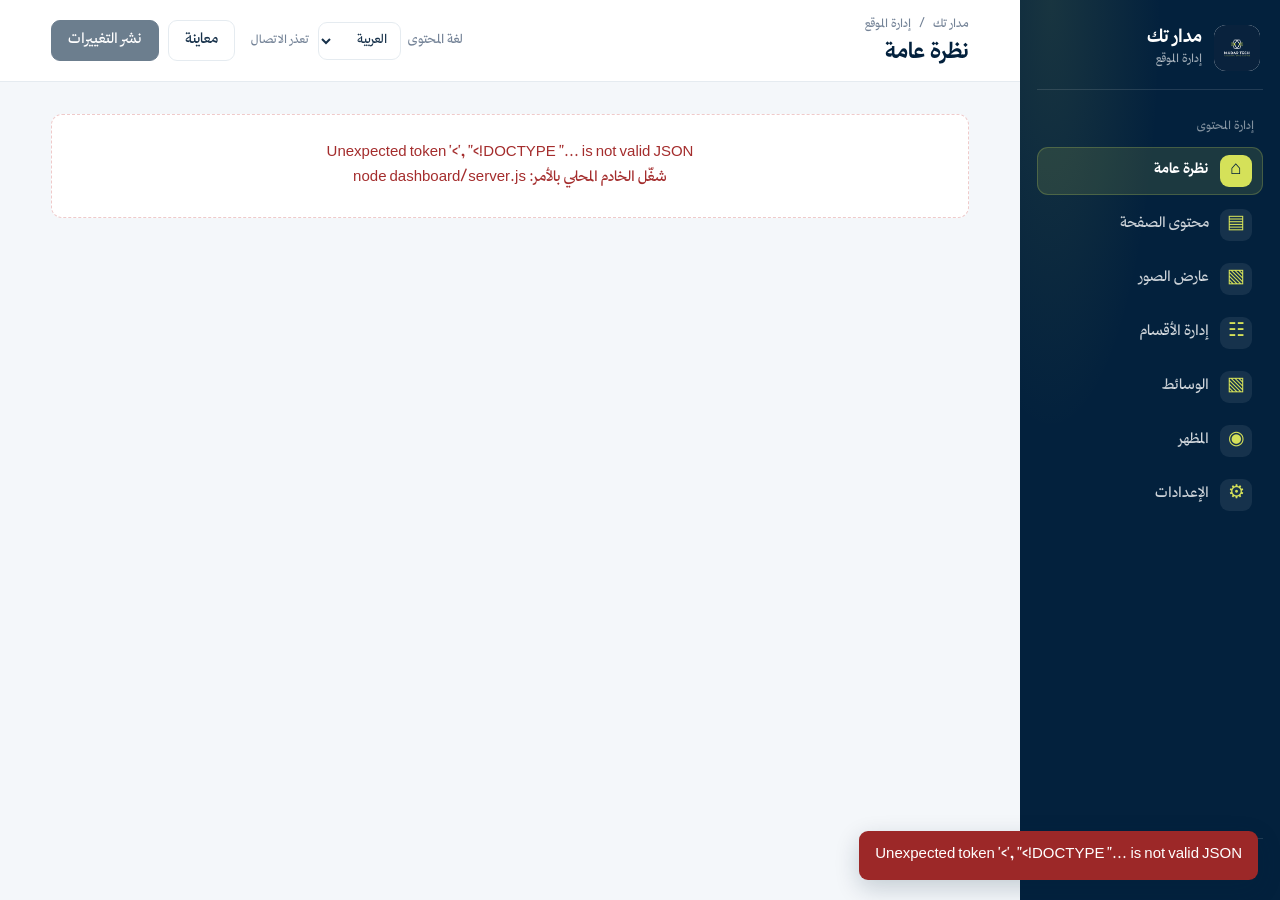
==== commit e51f83ee: "add multi lingual support and add a a theme" ====
--- a/dashboard/index.html
+++ b/dashboard/index.html
@@ -34,6 +34,13 @@
                     <h1 id="page-title">نظرة عامة</h1>
                 </div>
                 <div class="topbar-actions">
+                    <label class="language-control" for="content-language">
+                        <span>لغة المحتوى</span>
+                        <select id="content-language" aria-label="لغة المحتوى">
+                            <option value="ar">العربية</option>
+                            <option value="en">English</option>
+                        </select>
+                    </label>
                     <span class="save-state" id="save-state" role="status">جارٍ تحميل المحتوى...</span>
                     <button class="button button-quiet" id="preview-button" type="button">معاينة</button>
                     <button class="button button-primary" id="publish-button" type="button" disabled>نشر التغييرات</button>
--- a/dashboard/css/style.css
+++ b/dashboard/css/style.css
@@ -152,6 +152,8 @@
 .breadcrumb span { padding-inline: 5px; }
 .topbar h1 { margin: 2px 0 0; color: var(--navy); font-size: 23px; line-height: 1.3; }
 .topbar-actions { display: flex; align-items: center; gap: 9px; }
+.language-control { display: flex; align-items: center; gap: 7px; color: var(--muted); font-size: 13px; white-space: nowrap; }
+.language-control select { min-height: 38px; padding: 5px 9px; border: 1px solid var(--line); border-radius: 9px; color: var(--ink); background: #fff; }
 .save-state { margin-inline-end: 7px; color: var(--muted); font-size: 12px; }
 
 .button {
@@ -262,6 +264,7 @@
   .dashboard-workspace { margin-right: 0; }
   .topbar { position: static; align-items: flex-start; flex-direction: column; gap: 10px; }
   .topbar-actions { width: 100%; flex-wrap: wrap; }
+  .language-control { margin-inline-end: auto; }
   .save-state { margin-inline-end: auto; }
   .cms-view { padding-top: 22px; }
   .overview-grid { grid-template-columns: 1fr; }
